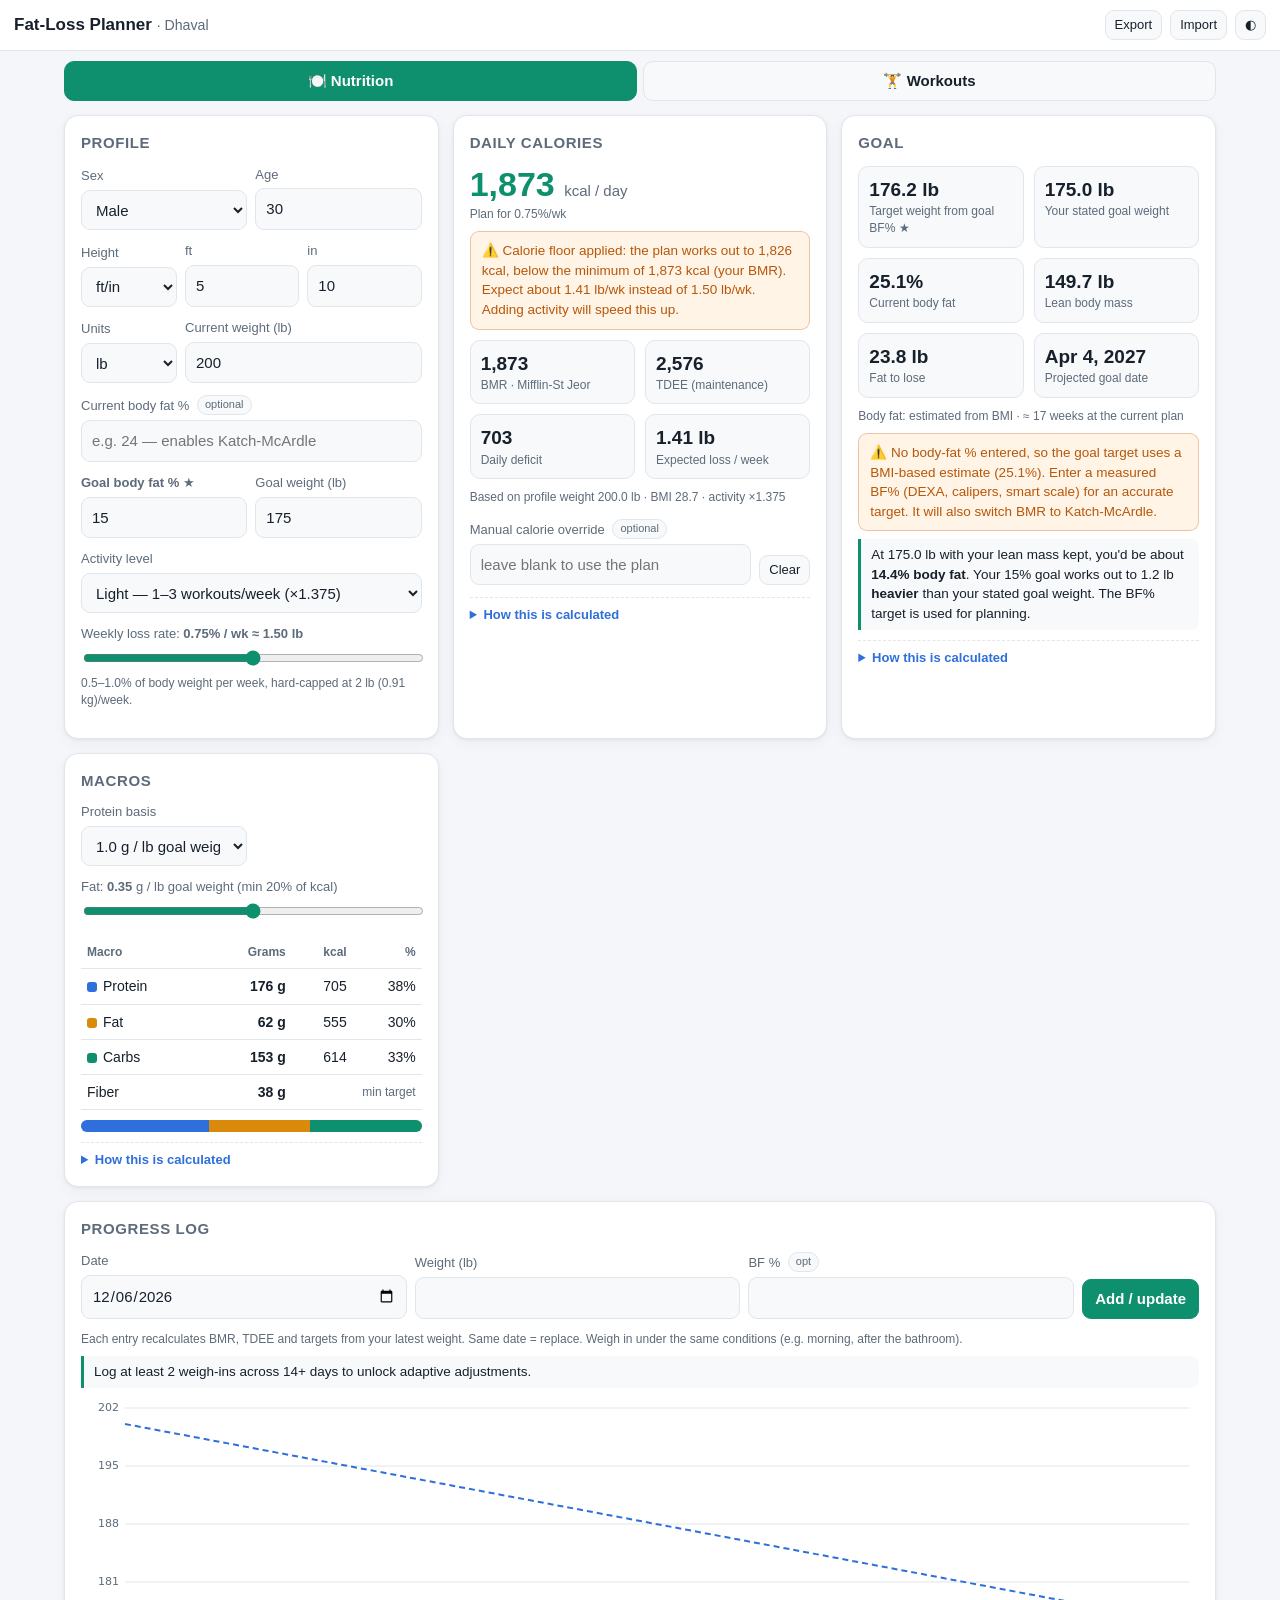
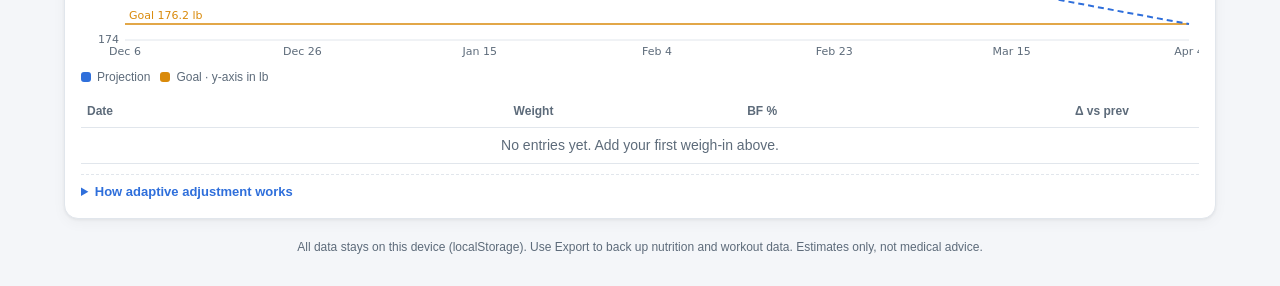
==== index.html @ 30924b1e "Publish Fat-Loss Planner as a public single-page app" ====
<!DOCTYPE html>
<html lang="en">
<head>
<meta charset="utf-8">
<meta name="viewport" content="width=device-width,initial-scale=1,viewport-fit=cover">
<meta http-equiv="Content-Security-Policy" content="default-src 'none'; script-src 'unsafe-inline'; style-src 'unsafe-inline'; img-src data: blob:; connect-src 'none'; form-action 'none'">
<meta name="theme-color" content="#0f1720">
<title>Fat-Loss Planner — Dhaval</title>
<style>
:root{--bg:#f4f6f9;--card:#fff;--fg:#17202b;--muted:#5d6b7a;--line:#e1e6ec;--acc:#0e8f6e;--acc2:#2f6fdb;--warn:#b7570b;--warnbg:#fff4e6;--bad:#c62f3a;--p:#2f6fdb;--f:#d98a0b;--c:#0e8f6e;--in:#f7f9fb;--shadow:0 1px 3px rgba(0,0,0,.06),0 4px 14px rgba(0,0,0,.04)}
[data-theme=dark]{--bg:#0d131a;--card:#16202b;--fg:#e6edf3;--muted:#93a1b0;--line:#26333f;--acc:#2fc497;--acc2:#6b9cff;--warn:#f0a24b;--warnbg:#2c2113;--bad:#ff6b76;--p:#6b9cff;--f:#f0b44b;--c:#2fc497;--in:#0f1821;--shadow:none}
*{box-sizing:border-box}
html,body{margin:0;background:var(--bg);color:var(--fg);font:15px/1.45 -apple-system,BlinkMacSystemFont,"Segoe UI",Roboto,Helvetica,Arial,sans-serif;-webkit-text-size-adjust:100%}
header{position:sticky;top:0;z-index:5;display:flex;align-items:center;gap:8px;padding:10px 14px;background:var(--card);border-bottom:1px solid var(--line)}
header h1{font-size:17px;margin:0;flex:1}
header h1 small{color:var(--muted);font-weight:500}
main{max-width:1180px;margin:0 auto;padding:14px;display:grid;gap:14px;grid-template-columns:repeat(auto-fit,minmax(320px,1fr))}
.card{background:var(--card);border:1px solid var(--line);border-radius:14px;padding:16px;box-shadow:var(--shadow);min-width:0}
.card.wide{grid-column:1/-1}
.card h2{font-size:15px;margin:0 0 12px;text-transform:uppercase;letter-spacing:.04em;color:var(--muted)}
label{display:block;font-size:13px;color:var(--muted);margin-bottom:4px}
.f{margin-bottom:12px}
.row{display:flex;gap:8px;align-items:flex-end}
.row>*{flex:1;min-width:0}
input,select,button{font:inherit;color:var(--fg)}
input[type=number],input[type=date],select{width:100%;padding:9px 10px;border:1px solid var(--line);border-radius:9px;background:var(--in);min-height:40px}
input[type=range]{width:100%;accent-color:var(--acc)}
input:focus,select:focus{outline:2px solid var(--acc2);outline-offset:0}
button{border:1px solid var(--line);background:var(--in);border-radius:9px;padding:8px 12px;cursor:pointer;min-height:38px}
button.pri{background:var(--acc);border-color:var(--acc);color:#fff;font-weight:600}
button.sm{min-height:30px;padding:4px 9px;font-size:13px}
.hint{font-size:12px;color:var(--muted);margin-top:3px}
.key{font-weight:700}
.big{font-size:34px;font-weight:750;line-height:1.1;color:var(--acc)}
.big small{font-size:15px;color:var(--muted);font-weight:500}
.stats{display:grid;grid-template-columns:repeat(auto-fit,minmax(130px,1fr));gap:10px;margin:10px 0}
.stat{background:var(--in);border:1px solid var(--line);border-radius:10px;padding:9px 10px}
.stat .v{font-size:19px;font-weight:700}
.stat .l{font-size:12px;color:var(--muted)}
.warn{background:var(--warnbg);color:var(--warn);border-radius:9px;padding:9px 11px;font-size:13.5px;margin:8px 0;border:1px solid color-mix(in srgb,var(--warn) 30%,transparent)}
.ok{border-left:3px solid var(--acc);padding:6px 10px;font-size:13.5px;margin:8px 0;background:var(--in);border-radius:0 8px 8px 0}
details{margin-top:10px;font-size:13px;color:var(--muted);border-top:1px dashed var(--line);padding-top:8px}
details summary{cursor:pointer;color:var(--acc2);font-weight:600}
details p{margin:6px 0}
code{font-size:12px;background:var(--in);padding:1px 4px;border-radius:4px}
table{width:100%;border-collapse:collapse;font-size:14px}
th,td{padding:7px 6px;border-bottom:1px solid var(--line);text-align:right}
th:first-child,td:first-child{text-align:left}
th{font-size:12px;color:var(--muted);font-weight:600}
.bar{display:flex;height:12px;border-radius:6px;overflow:hidden;margin:10px 0 4px;background:var(--line)}
.bar i{display:block;height:100%}
.dot{display:inline-block;width:10px;height:10px;border-radius:3px;margin-right:6px;vertical-align:-1px}
.tablewrap{max-height:280px;overflow:auto;margin-top:10px}
canvas{width:100%;height:270px;display:block}
.pill{display:inline-block;font-size:11px;padding:1px 7px;border-radius:99px;background:var(--in);border:1px solid var(--line);color:var(--muted);margin-left:4px;vertical-align:2px}
.hide{display:none!important}
.cmp{display:grid;grid-template-columns:1fr 1fr;gap:10px}
footer{text-align:center;color:var(--muted);font-size:12px;padding:6px 14px 30px}
@media (max-width:420px){.big{font-size:30px}main{padding:10px;gap:10px}.card{padding:13px}}
.tabs{display:flex;gap:6px;max-width:1180px;margin:10px auto 0;padding:0 14px}
.tabs button,.subtabs button{flex:1;font-weight:600;border-radius:10px}
.tabs button.on,.subtabs button.on{background:var(--acc);border-color:var(--acc);color:#fff}
.subtabs{display:flex;gap:6px;grid-column:1/-1}
.subtabs button{min-height:34px;font-size:14px}
.muted{color:var(--muted);font-size:13px}
.chip{display:inline-flex;align-items:center;gap:4px;font-size:12px;padding:3px 8px;border-radius:99px;background:var(--in);border:1px solid var(--line);margin:2px 3px 2px 0}
.chip.done{border-color:var(--acc);color:var(--acc)}
.chip button{border:0;background:none;min-height:0;padding:0 2px;color:var(--muted);font-size:13px}
.wrow{display:grid;grid-template-columns:86px 1fr;gap:8px;align-items:start;padding:8px 0;border-bottom:1px solid var(--line)}
.wrow.today .wd{color:var(--acc);font-weight:700}
.wd{font-size:13px;cursor:pointer;text-decoration:underline dotted}
.wrow select{min-height:30px;padding:3px 6px;font-size:13px;width:auto;max-width:100%;margin-top:3px}
.rblock{border:1px solid var(--line);border-radius:12px;padding:10px;margin:10px 0;background:var(--in)}
.rhead{display:flex;flex-wrap:wrap;gap:6px;align-items:center;margin-bottom:6px}
.rhead b{font-size:15px;margin-right:auto}
.ex{padding:7px 0;border-top:1px dashed var(--line)}
.exn{font-size:14px;font-weight:600}
.exn .muted{font-weight:400}
.up{color:var(--acc);font-weight:600}
.sets{display:flex;flex-wrap:wrap;gap:6px;margin-top:5px}
.set{display:inline-flex;align-items:center;gap:3px;padding:4px 6px;border:1px solid var(--line);border-radius:8px;background:var(--card);font-size:12px;color:var(--fg);margin:0}
.set.done{border-color:var(--acc);background:color-mix(in srgb,var(--acc) 12%,var(--card))}
.set input[type=checkbox]{width:20px;height:20px;accent-color:var(--acc);margin:0}
.set input[type=number]{width:58px;min-height:30px;padding:3px 5px;font-size:13px}
.set input.r{width:44px}
.rgrid{display:grid;gap:10px;grid-template-columns:repeat(auto-fill,minmax(270px,1fr));margin-top:10px}
.rc{border:1px solid var(--line);border-radius:12px;padding:11px;background:var(--in);display:flex;flex-direction:column;gap:5px}
.rc.sel{border-color:var(--acc)}
.rc b{font-size:15px}
.rc details{margin-top:2px;padding-top:4px}
.rc table{font-size:12.5px}
.badge{display:inline-block;font-size:11px;padding:1px 7px;border-radius:99px;border:1px solid var(--line);color:var(--muted);margin:0 3px 2px 0;background:var(--card)}
.badge.c{color:var(--acc2);border-color:color-mix(in srgb,var(--acc2) 40%,transparent)}
.star{display:flex;align-items:center;gap:6px;font-size:13px;color:var(--fg);margin:0}
.star input{width:18px;height:18px;accent-color:var(--acc)}
.filters{display:grid;gap:8px;grid-template-columns:repeat(auto-fit,minmax(130px,1fr))}
.filters input[type=search]{width:100%;padding:9px 10px;border:1px solid var(--line);border-radius:9px;background:var(--in);min-height:40px;grid-column:1/-1}
.coach{list-style:none;padding:0;margin:0}
.coach li{padding:9px 10px;border-radius:9px;margin-bottom:7px;font-size:13.5px;background:var(--in);border-left:3px solid var(--acc2)}
.coach li.warn{border-left-color:var(--warn);background:var(--warnbg)}
.coach li.ok{border-left-color:var(--acc)}
.coach li b{display:block;margin-bottom:2px}
.cex{display:grid;grid-template-columns:2fr 1fr 1fr 52px 64px 60px 30px;gap:4px;margin-bottom:4px;align-items:center}
.cex input,.cex select{min-height:34px;padding:4px 6px;font-size:13px;width:100%;border:1px solid var(--line);border-radius:7px;background:var(--in)}
@media (max-width:560px){.cex{grid-template-columns:1fr 1fr 1fr;}.cex .cn{grid-column:1/-1}}
canvas.sm{height:220px}
.mgrid{display:grid;gap:8px;grid-template-columns:repeat(auto-fit,minmax(90px,1fr));align-items:end}
</style>
</head>
<body>
<header>
  <h1>Fat-Loss Planner <small>· Dhaval</small></h1>
  <button id="exportBtn" class="sm" title="Download all data as JSON">Export</button>
  <button id="importBtn" class="sm" title="Load a JSON backup">Import</button>
  <input type="file" id="importFile" accept="application/json,.json" class="hide">
  <button id="themeBtn" class="sm" aria-label="Toggle dark/light mode">◐</button>
</header>

<nav class="tabs" id="tabs"><button data-tab="nutrition">🍽️ Nutrition</button><button data-tab="workouts">🏋️ Workouts</button></nav>
<main id="tab-nutrition">
<!-- PROFILE -->
<section class="card">
  <h2>Profile</h2>
  <div class="row f">
    <div><label for="sex">Sex</label><select id="sex"><option value="male">Male</option><option value="female">Female</option></select></div>
    <div><label for="age">Age</label><input id="age" type="number" inputmode="numeric" min="14" max="100"></div>
  </div>
  <div class="f">
    <div class="row">
      <div style="flex:0 0 96px"><label for="hUnit">Height</label><select id="hUnit"><option value="ftin">ft/in</option><option value="cm">cm</option></select></div>
      <div id="hFtBox"><label for="hFt">ft</label><input id="hFt" type="number" inputmode="numeric" min="3" max="8"></div>
      <div id="hInBox"><label for="hIn">in</label><input id="hIn" type="number" inputmode="decimal" min="0" max="11.9" step="0.5"></div>
      <div id="hCmBox" class="hide"><label for="hCm">cm</label><input id="hCm" type="number" inputmode="decimal" min="100" max="250" step="0.5"></div>
    </div>
  </div>
  <div class="row f">
    <div style="flex:0 0 96px"><label for="wUnit">Units</label><select id="wUnit"><option value="lb">lb</option><option value="kg">kg</option></select></div>
    <div><label for="weight">Current weight (<span class="wu">lb</span>)</label><input id="weight" type="number" inputmode="decimal" step="0.1"></div>
  </div>
  <div class="f">
    <label for="bf">Current body fat % <span class="pill">optional</span></label>
    <input id="bf" type="number" inputmode="decimal" min="3" max="60" step="0.1" placeholder="e.g. 24 — enables Katch-McArdle">
  </div>
  <div class="row f">
    <div><label for="goalBf"><span class="key">Goal body fat %</span> ★</label><input id="goalBf" type="number" inputmode="decimal" min="3" max="50" step="0.5"></div>
    <div><label for="goalWeight">Goal weight (<span class="wu">lb</span>)</label><input id="goalWeight" type="number" inputmode="decimal" step="0.1"></div>
  </div>
  <div class="f">
    <label for="act">Activity level</label>
    <select id="act">
      <option value="1.2">Sedentary — desk job, little exercise (×1.2)</option>
      <option value="1.375">Light — 1–3 workouts/week (×1.375)</option>
      <option value="1.55">Moderate — 3–5 workouts/week (×1.55)</option>
      <option value="1.725">Very active — 6–7 workouts/week (×1.725)</option>
      <option value="1.9">Extreme — physical job + training (×1.9)</option>
    </select>
  </div>
  <div class="f">
    <label for="rate">Weekly loss rate: <b id="rateLbl"></b></label>
    <input id="rate" type="range" min="0.5" max="1" step="0.05">
    <div class="hint">0.5–1.0% of body weight per week, hard-capped at 2 lb (0.91 kg)/week.</div>
  </div>
</section>

<!-- ENERGY -->
<section class="card">
  <h2>Daily calories</h2>
  <div class="big" id="kcalBig">—</div>
  <div class="hint" id="kcalSub"></div>
  <div id="kcalWarn"></div>
  <div class="stats">
    <div class="stat"><div class="v" id="bmrV">—</div><div class="l">BMR · <span id="bmrM"></span></div></div>
    <div class="stat"><div class="v" id="tdeeV">—</div><div class="l">TDEE (maintenance)</div></div>
    <div class="stat"><div class="v" id="defV">—</div><div class="l">Daily deficit</div></div>
    <div class="stat"><div class="v" id="rateV">—</div><div class="l">Expected loss / week</div></div>
  </div>
  <div class="hint" id="basisNote"></div>
  <div class="f" style="margin-top:12px">
    <label for="override">Manual calorie override <span class="pill">optional</span></label>
    <div class="row"><input id="override" type="number" inputmode="numeric" step="10" placeholder="leave blank to use the plan"><button id="clearOverride" class="sm" style="flex:0 0 auto">Clear</button></div>
  </div>
  <details><summary>How this is calculated</summary>
    <p><b>Katch-McArdle</b> (used when body fat % is known): <code>BMR = 370 + 21.6 × LBM(kg)</code>, where <code>LBM = weight × (1 − BF%)</code>. It's more accurate for people with more or less muscle than average.</p>
    <p><b>Mifflin-St Jeor</b> (when body fat is unknown): <code>10×kg + 6.25×cm − 5×age + 5</code> (men) or <code>− 161</code> (women).</p>
    <p><b>TDEE</b> = BMR × activity multiplier. <b>Deficit</b> = weekly loss (lb) × 3,500 kcal ÷ 7.</p>
    <p><b>Floor</b>: calories never go below 1,500 (men) / 1,200 (women), or your BMR if that's higher. If the floor applies, you'll lose more slowly than the slider says, and the app shows the real rate.</p>
  </details>
</section>

<!-- GOAL -->
<section class="card">
  <h2>Goal</h2>
  <div class="cmp">
    <div class="stat"><div class="v" id="bfTargetV">—</div><div class="l">Target weight from goal BF% ★</div></div>
    <div class="stat"><div class="v" id="statedV">—</div><div class="l">Your stated goal weight</div></div>
  </div>
  <div class="stats">
    <div class="stat"><div class="v" id="curBfV">—</div><div class="l">Current body fat</div></div>
    <div class="stat"><div class="v" id="lbmV">—</div><div class="l">Lean body mass</div></div>
    <div class="stat"><div class="v" id="fatLoseV">—</div><div class="l">Fat to lose</div></div>
    <div class="stat"><div class="v" id="etaV">—</div><div class="l">Projected goal date</div></div>
  </div>
  <div id="goalNotes"></div>
  <details><summary>How this is calculated</summary>
    <p>Assuming lean mass is preserved (with high protein + resistance training), <code>target weight = LBM ÷ (1 − goal BF%)</code>. Everything you lose to get there is counted as fat: <code>fat to lose = current weight − target weight</code>.</p>
    <p>If you haven't entered body fat %, it's <i>estimated</i> from BMI with the Deurenberg formula (<code>1.2×BMI + 0.23×age − 10.8×(male) − 5.4</code>) for the goal only. That estimate can be off by ±5 points, so measuring helps.</p>
    <p><b>Timeline</b>: simulated week by week at your chosen % of the current weight, which shrinks as you get lighter, capped at 2 lb/week. If the calorie floor or an override is active, it uses the rate those calories imply instead.</p>
  </details>
</section>

<!-- MACROS -->
<section class="card">
  <h2>Macros</h2>
  <div class="row f">
    <div><label for="protMode">Protein basis</label>
      <select id="protMode"><option value="goal">1.0 g / lb goal weight</option><option value="lbm">g / lb lean body mass</option></select></div>
    <div id="protLbmBox"><label for="protLbm">g per lb LBM: <b id="protLbmLbl"></b></label><input id="protLbm" type="range" min="1" max="1.2" step="0.05"></div>
  </div>
  <div class="f"><label for="fatPerLb">Fat: <b id="fatLbl"></b> g / lb goal weight (min 20% of kcal)</label><input id="fatPerLb" type="range" min="0.3" max="0.4" step="0.01"></div>
  <table>
    <thead><tr><th>Macro</th><th>Grams</th><th>kcal</th><th>%</th></tr></thead>
    <tbody id="macroBody"></tbody>
  </table>
  <div class="bar" id="macroBar"></div>
  <div id="macroWarn"></div>
  <details><summary>How this is calculated</summary>
    <p><b>Protein</b>: 1.0 g per lb of goal weight (the target weight from your goal BF%, if available), or 1.0–1.2 g per lb of lean mass. It helps keep muscle during a deficit. 4 kcal/g.</p>
    <p><b>Fat</b>: 0.3–0.4 g per lb of goal weight, raised if needed so it's at least 20% of calories (to support hormones). 9 kcal/g.</p>
    <p><b>Carbs</b>: whatever calories remain, at 4 kcal/g. <b>Fiber</b>: 14 g per 1,000 kcal, at least 38 g (men) / 25 g (women).</p>
  </details>
</section>

<!-- PROGRESS -->
<section class="card wide">
  <h2>Progress log</h2>
  <div class="row f" style="flex-wrap:wrap">
    <div style="min-width:140px"><label for="logDate">Date</label><input id="logDate" type="date"></div>
    <div style="min-width:100px"><label for="logW">Weight (<span class="wu">lb</span>)</label><input id="logW" type="number" inputmode="decimal" step="0.1"></div>
    <div style="min-width:90px"><label for="logBf">BF % <span class="pill">opt</span></label><input id="logBf" type="number" inputmode="decimal" step="0.1"></div>
    <div style="flex:0 0 auto"><button id="addLog" class="pri">Add / update</button></div>
  </div>
  <div class="hint">Each entry recalculates BMR, TDEE and targets from your latest weight. Same date = replace. Weigh in under the same conditions (e.g. morning, after the bathroom).</div>
  <div id="adaptive"></div>
  <canvas id="chart" aria-label="Weight chart"></canvas>
  <div class="hint" id="legend"></div>
  <div class="tablewrap">
    <table><thead><tr><th>Date</th><th>Weight</th><th>BF %</th><th>Δ vs prev</th><th></th></tr></thead><tbody id="logBody"></tbody></table>
  </div>
  <details><summary>How adaptive adjustment works</summary>
    <p>Once your log covers at least 14 days, the app fits a straight trend line (least squares) through the last 4 weeks of weigh-ins, which smooths out day-to-day water swings. If the actual weekly loss is under 75% of what your calorie target should produce, it estimates your <i>real</i> maintenance as <code>intake + actual loss × 3,500 ÷ 7</code> and suggests a new target that keeps the deficit you chose (never below the floor). This assumes you actually ate the target. If you didn't, tighten your tracking before you cut calories.</p>
  </details>
</section>
</main>
<main id="tab-workouts" class="hide">
  <div class="subtabs" id="wsub"><button data-sub="plan">📅 Plan</button><button data-sub="library">📚 Routines</button><button data-sub="progress">📈 Progress</button></div>

  <section class="card wide sub-plan" id="dayCard">
    <div class="rhead"><h2 id="dayTitle" style="margin:0;margin-right:auto">Today's plan</h2><button class="sm hide" id="dayToday">Back to today</button></div>
    <div id="dayBody"></div>
    <div class="row" style="margin-top:6px"><select id="dayAdd" aria-label="Add a routine to this date"></select></div>
  </section>

  <section class="card sub-plan">
    <h2>Recommendations</h2>
    <ul class="coach" id="coach"></ul>
    <details><summary>How recommendations work</summary>
      <p>These are fixed rules, not AI. They use your nutrition data (calorie deficit, goal BF%, loss trend, calorie floor) and your workout log: strength days planned, sets completed last time, consecutive training weeks, muscle groups hit in the last 7 days, and consecutive hard days.</p>
    </details>
  </section>

  <section class="card sub-plan">
    <div class="rhead"><h2 style="margin:0;margin-right:auto">Week planner</h2>
      <button class="sm" id="wkPrev" aria-label="Previous week">‹</button><span class="muted" id="wkLbl"></span><button class="sm" id="wkNext" aria-label="Next week">›</button></div>
    <label class="star" style="margin:6px 0"><input type="checkbox" id="wkRepeat" checked> New assignments repeat weekly (↻). Untick for this date only.</label>
    <div id="week"></div>
    <div class="hint">Tap a date to open it in the day view. Pick routines in the Routines tab first.</div>
  </section>

  <section class="card wide sub-library">
    <h2>My Routines</h2>
    <div id="myR"></div>
  </section>

  <section class="card wide sub-library">
    <h2>Routine library</h2>
    <div class="filters">
      <input type="search" id="fQ" placeholder="Search routines or exercises…">
      <select id="fCat"></select><select id="fEq"></select><select id="fLv"></select><select id="fGoal"></select>
    </div>
    <div class="hint" id="fCount"></div>
    <div class="rgrid" id="lib"></div>
    <details><summary>How minutes and kcal are estimated</summary>
      <p><b>Minutes</b> = 5-minute warm-up + Σ sets × (≈40 s of work, or the timed duration, + rest). Cardio blocks use their stated duration.</p>
      <p><b>kcal</b> = MET × body weight (kg) × hours, using your latest weight from the planner. MET values are typical Compendium of Physical Activities figures; actual burn varies ±20–30%. Don't eat it back one-for-one.</p>
    </details>
  </section>

  <section class="card wide sub-library" id="customCard">
    <h2 id="cTitle">Create a custom routine</h2>
    <div class="filters">
      <div style="grid-column:1/-1"><label for="cName">Name</label><input id="cName" type="search" placeholder="e.g. Dhaval's Push Day"></div>
      <div><label for="cCat">Category</label><select id="cCat"></select></div>
      <div><label for="cEquip">Equipment</label><select id="cEquip"></select></div>
      <div><label for="cLevel">Level</label><select id="cLevel"></select></div>
      <div><label for="cGoal">Goal</label><select id="cGoal"></select></div>
      <div><label for="cMet">MET</label><input id="cMet" type="number" step="0.1" min="1" max="16" value="5"></div>
    </div>
    <div class="hint" style="margin:10px 0 4px">Exercises: name · muscle group · type · sets · reps (or "45s"/"30 min") · rest (s)</div>
    <div id="cEx"></div>
    <div class="row" style="margin-top:8px"><button class="sm" id="cAdd">+ Exercise</button><button class="sm" id="cReset">Clear</button><button class="pri" id="cSave">Save routine</button></div>
  </section>

  <section class="card wide sub-progress">
    <h2>Workout stats</h2>
    <div class="stats" id="wStats"></div>
    <h2 style="margin-top:14px">Weekly volume (sets × reps × weight)</h2>
    <canvas id="volChart" class="sm"></canvas>
  </section>

  <section class="card wide sub-progress">
    <h2>Strength PRs &amp; estimated 1RM</h2>
    <select id="exSel" aria-label="Exercise"></select>
    <div class="stats" id="exStats"></div>
    <canvas id="exChart" class="sm"></canvas>
    <div class="hint" id="exLegend"></div>
    <div class="tablewrap"><table><thead><tr><th>Exercise</th><th>Best set</th><th>Est. 1RM</th><th>Date</th></tr></thead><tbody id="prBody"></tbody></table></div>
    <details><summary>Epley formula</summary><p><code>1RM ≈ weight × (1 + reps ÷ 30)</code>. It's most accurate for sets of 10 reps or fewer. Only completed (checked) sets are counted.</p></details>
  </section>

  <section class="card wide sub-progress">
    <h2>Body measurements</h2>
    <div class="mgrid">
      <div><label for="mDate">Date</label><input id="mDate" type="date"></div>
      <div><label for="mWaist">Waist</label><input id="mWaist" type="number" step="0.1" inputmode="decimal"></div>
      <div><label for="mChest">Chest</label><input id="mChest" type="number" step="0.1" inputmode="decimal"></div>
      <div><label for="mHips">Hips</label><input id="mHips" type="number" step="0.1" inputmode="decimal"></div>
      <div><label for="mArms">Arms</label><input id="mArms" type="number" step="0.1" inputmode="decimal"></div>
      <div><label for="mThighs">Thighs</label><input id="mThighs" type="number" step="0.1" inputmode="decimal"></div>
      <div><button class="pri" id="mAdd" style="width:100%">Add</button></div>
    </div>
    <div class="hint">Units: <span class="lu">in</span> (follows the lb/kg setting). Weight is pulled from the Nutrition log (closest entry within 3 days).</div>
    <canvas id="mChart" class="sm" style="margin-top:10px"></canvas>
    <div class="hint" id="mLegend"></div>
    <div class="tablewrap"><table><thead><tr><th>Date</th><th>Waist</th><th>Chest</th><th>Hips</th><th>Arms</th><th>Thighs</th><th>Weight</th><th>Waist/ht</th><th></th></tr></thead><tbody id="mBody"></tbody></table></div>
  </section>
</main>

<footer>All data stays on this device (localStorage). Use Export to back up nutrition and workout data. Estimates only, not medical advice.</footer>

<script>
(function(){
'use strict';
var LB=2.2046226, KEY='fatLossPlanner.v1', DAY=864e5;
var DEF={profile:{sex:'male',age:30,heightCm:177.8,weightLb:200,bf:'',goalWeightLb:175,goalBf:15,act:1.375,ratePct:0.75,wUnit:'lb',hUnit:'ftin',protMode:'goal',protLbm:1.1,fatPerLb:0.35},logs:[],override:null,theme:null};
function $(id){return document.getElementById(id);}
function clone(o){return JSON.parse(JSON.stringify(o));}
function normalize(s){
  var d=clone(DEF); if(!s||typeof s!=='object')return d;
  var p=Object.assign(d.profile,s.profile||{});
  var logs=Array.isArray(s.logs)?s.logs.filter(function(l){return l&&/^\d{4}-\d{2}-\d{2}$/.test(l.date)&&isFinite(l.wLb)&&l.wLb>0;}).map(function(l){return {date:l.date,wLb:+l.wLb,bf:(l.bf===null||l.bf===''||l.bf===undefined||!isFinite(l.bf))?null:+l.bf};}):[];
  return {profile:p,logs:logs,override:(s.override&&isFinite(s.override))?+s.override:null,theme:s.theme||null};
}
function load(){try{return normalize(JSON.parse(localStorage.getItem(KEY)));}catch(e){return clone(DEF);}}
var S=load();
function save(){try{localStorage.setItem(KEY,JSON.stringify(S));}catch(e){}}

// ---- units / format
function kgMode(){return S.profile.wUnit==='kg';}
function fromLb(lb){return kgMode()?lb/LB:lb;}
function toLb(v){return kgMode()?v*LB:v;}
function r1(x){return Math.round(x*10)/10;}
function fmtW(lb,dp){if(lb==null||!isFinite(lb))return '—';return fromLb(lb).toFixed(dp==null?1:dp)+' '+S.profile.wUnit;}
function fmtK(k){return isFinite(k)?Math.round(k).toLocaleString():'—';}
function today(){var d=new Date();return d.getFullYear()+'-'+String(d.getMonth()+1).padStart(2,'0')+'-'+String(d.getDate()).padStart(2,'0');}
function tOf(ds){return new Date(ds+'T12:00:00').getTime();}
function fmtDate(t,short){return new Date(t).toLocaleDateString(undefined,short?{month:'short',day:'numeric'}:{month:'short',day:'numeric',year:'numeric'});}
function num(id){var v=$(id).value;return v===''?NaN:parseFloat(v);}
function sortedLogs(){return S.logs.slice().sort(function(a,b){return a.date<b.date?-1:a.date>b.date?1:0;});}

// ---- theme
function applyTheme(){
  var t=S.theme||(window.matchMedia&&matchMedia('(prefers-color-scheme: dark)').matches?'dark':'light');
  document.documentElement.setAttribute('data-theme',t);
  var m=document.querySelector('meta[name=theme-color]');if(m)m.content=t==='dark'?'#16202b':'#ffffff';
}
$('themeBtn').onclick=function(){S.theme=document.documentElement.getAttribute('data-theme')==='dark'?'light':'dark';save();applyTheme();render();};

// ---- inputs
function renderInputs(){
  var p=S.profile;
  $('sex').value=p.sex;$('age').value=p.age;$('hUnit').value=p.hUnit;
  var tin=p.heightCm/2.54,ft=Math.floor(tin/12),inch=r1(tin-ft*12);if(inch>=12){ft++;inch=0;}
  $('hFt').value=ft;$('hIn').value=inch;$('hCm').value=r1(p.heightCm);
  $('hFtBox').classList.toggle('hide',p.hUnit!=='ftin');$('hInBox').classList.toggle('hide',p.hUnit!=='ftin');$('hCmBox').classList.toggle('hide',p.hUnit==='ftin');
  $('wUnit').value=p.wUnit;
  $('weight').value=isFinite(p.weightLb)?r1(fromLb(p.weightLb)):'';
  $('goalWeight').value=isFinite(p.goalWeightLb)&&p.goalWeightLb>0?r1(fromLb(p.goalWeightLb)):'';
  $('bf').value=p.bf===''||p.bf==null?'':p.bf;
  $('goalBf').value=p.goalBf===''||p.goalBf==null?'':p.goalBf;
  $('act').value=String(p.act);$('rate').value=p.ratePct;
  $('protMode').value=p.protMode;$('protLbm').value=p.protLbm;$('fatPerLb').value=p.fatPerLb;
  $('override').value=S.override||'';
  document.querySelectorAll('.wu').forEach(function(e){e.textContent=p.wUnit;});
}
function readInputs(){
  var p=S.profile;
  p.sex=$('sex').value;
  var a=num('age');if(isFinite(a))p.age=a;
  if(p.hUnit==='ftin'){var ft=num('hFt'),inch=num('hIn');if(isFinite(ft))p.heightCm=(ft*12+(isFinite(inch)?inch:0))*2.54;}
  else{var cm=num('hCm');if(isFinite(cm))p.heightCm=cm;}
  var w=num('weight');if(isFinite(w)&&w>0)p.weightLb=toLb(w);
  var gw=num('goalWeight');p.goalWeightLb=isFinite(gw)&&gw>0?toLb(gw):NaN;
  var bf=num('bf');p.bf=isFinite(bf)&&bf>0&&bf<70?bf:'';
  var gb=num('goalBf');p.goalBf=isFinite(gb)&&gb>0&&gb<60?gb:'';
  p.act=parseFloat($('act').value);p.ratePct=parseFloat($('rate').value);
  p.protMode=$('protMode').value;p.protLbm=parseFloat($('protLbm').value);p.fatPerLb=parseFloat($('fatPerLb').value);
  var o=num('override');S.override=isFinite(o)&&o>=800?o:null;
}
['sex','age','hFt','hIn','hCm','weight','goalWeight','bf','goalBf','act','rate','protMode','protLbm','fatPerLb','override'].forEach(function(id){
  $(id).addEventListener('input',function(){readInputs();save();render();});
});
$('hUnit').addEventListener('change',function(){readInputs();S.profile.hUnit=this.value;save();renderInputs();render();});
$('wUnit').addEventListener('change',function(){readInputs();S.profile.wUnit=this.value;save();renderInputs();render();});
$('clearOverride').onclick=function(){S.override=null;save();renderInputs();render();};

// ---- core model
function weeklyLossLb(wLb,pct){return Math.min(wLb*pct/100,2);}
function trend(logs){
  if(logs.length<2)return null;
  var tl=tOf(logs[logs.length-1].date);
  var win=logs.filter(function(l){return tOf(l.date)>=tl-28*DAY;});
  if((tl-tOf(win[0].date))/DAY<14)win=logs; // widen if last 4 wks too short
  var span=(tl-tOf(win[0].date))/DAY;
  if(win.length<2||span<1)return {span:span,n:win.length};
  var n=win.length,sx=0,sy=0,sxx=0,sxy=0,t0=tOf(win[0].date);
  win.forEach(function(l){var x=(tOf(l.date)-t0)/DAY;sx+=x;sy+=l.wLb;sxx+=x*x;sxy+=x*l.wLb;});
  var den=n*sxx-sx*sx;if(den===0)return {span:span,n:n};
  var slope=(n*sxy-sx*sy)/den;
  return {span:span,n:n,lossPerWeek:-slope*7,from:win[0].date};
}
function compute(){
  var p=S.profile,logs=sortedLogs(),last=logs[logs.length-1];
  var wLb=last?last.wLb:p.weightLb,kg=wLb/LB,m={wLb:wLb,fromLog:!!last,notes:[]};
  // lean mass: latest real BF measurement; afterwards lean mass assumed constant
  var bfLog=null;for(var i=logs.length-1;i>=0;i--){if(logs[i].bf!=null){bfLog=logs[i];break;}}
  var lbm=null,bfSrc='';
  if(bfLog){lbm=bfLog.wLb*(1-bfLog.bf/100);bfSrc=bfLog===last?'from latest log':'measured '+fmtDate(tOf(bfLog.date),true)+', lean mass held constant';}
  else if(p.bf!==''){lbm=p.weightLb*(1-p.bf/100);bfSrc=last&&Math.abs(last.wLb-p.weightLb)>0.05?'profile BF%, lean mass held constant':'from profile';}
  m.measured=lbm!=null;
  var bmi=kg/Math.pow(p.heightCm/100,2);
  if(lbm==null){ // Deurenberg estimate, used for goal only
    var est=1.2*bmi+0.23*p.age-10.8*(p.sex==='male'?1:0)-5.4;est=Math.min(Math.max(est,5),60);
    lbm=wLb*(1-est/100);bfSrc='estimated from BMI';
  }
  m.lbm=lbm;m.curBf=(1-lbm/wLb)*100;m.bfSrc=bfSrc;m.bmi=bmi;
  m.bmr=m.measured?370+21.6*(lbm/LB):10*kg+6.25*p.heightCm-5*p.age+(p.sex==='male'?5:-161);
  m.bmrMethod=m.measured?'Katch-McArdle':'Mifflin-St Jeor';
  m.tdee=m.bmr*p.act;
  m.planRate=weeklyLossLb(wLb,p.ratePct);m.capped=wLb*p.ratePct/100>2;
  m.deficitPlan=m.planRate*3500/7;
  var raw=m.tdee-m.deficitPlan;
  m.sexFloor=p.sex==='male'?1500:1200;m.floor=Math.max(m.sexFloor,m.bmr);m.floorIsBmr=m.bmr>m.sexFloor;
  m.planKcal=Math.max(raw,m.floor);m.floored=raw<m.floor;
  m.kcal=S.override||m.planKcal;
  m.deficit=m.tdee-m.kcal;m.rate=m.deficit*7/3500;
  // goal
  m.goalBfTarget=p.goalBf!==''?lbm/(1-p.goalBf/100):null;
  m.stated=isFinite(p.goalWeightLb)&&p.goalWeightLb>0?p.goalWeightLb:null;
  m.target=m.goalBfTarget!=null?m.goalBfTarget:m.stated;
  m.toLose=m.target!=null?wLb-m.target:null;
  // timeline (simulate weekly)
  var constRate=(m.floored||S.override)?m.rate:null;
  m.weeks=null;
  if(m.toLose!=null&&m.toLose>0){
    var w=wLb,wk=0,path=[[0,w]];
    while(w>m.target&&wk<520){var d=constRate!=null?constRate:weeklyLossLb(w,p.ratePct);if(d<=0.01){wk=Infinity;break;}w=Math.max(w-d,m.target);wk++;path.push([wk,w]);}
    m.weeks=wk;m.path=path;
  }else if(m.toLose!=null)m.weeks=0;
  // protein / macros
  var protBase=m.target||wLb;
  if(p.protMode==='lbm')m.prot=lbm*p.protLbm;else m.prot=protBase*1.0;
  m.fatMinPct=0.2*m.kcal/9;m.fatPerLbG=(m.target||wLb)*p.fatPerLb;
  m.fat=Math.max(m.fatPerLbG,m.fatMinPct);m.fatRaised=m.fatMinPct>m.fatPerLbG;
  var rem=m.kcal-m.prot*4-m.fat*9;m.carb=Math.max(0,rem/4);m.carbNeg=rem<0;
  m.fiber=Math.max(14*m.kcal/1000,p.sex==='male'?38:25);
  // adaptive
  m.trend=trend(logs);
  if(m.trend&&m.trend.lossPerWeek!=null&&m.trend.span>=14){
    var t=m.trend;t.expected=m.rate;
    t.trailing=m.rate>0.1&&t.lossPerWeek<0.75*m.rate;
    t.fast=t.lossPerWeek>Math.max(1.3*m.rate,0)&&t.lossPerWeek>Math.min(wLb*0.01,2)+0.2;
    t.impliedTdee=m.kcal+t.lossPerWeek*3500/7;
    var want=Math.min(m.planRate,Math.max(0,m.planRate));
    t.suggest=Math.max(Math.round((t.impliedTdee-want*3500/7)/10)*10,Math.ceil(m.floor/10)*10);
    t.suggestFloored=t.impliedTdee-want*3500/7<m.floor;
    if(t.lossPerWeek>0.05&&m.target!=null&&wLb>m.target)t.weeksAtTrend=(wLb-m.target)/t.lossPerWeek;
  }
  m.logs=logs;
  return m;
}

// ---- render
function warn(msg){return '<div class="warn">⚠️ '+msg+'</div>';}
function note(msg){return '<div class="ok">'+msg+'</div>';}
var M=null;
function render(){
  var p=S.profile,m=M=compute();
  $('rateLbl').textContent=p.ratePct.toFixed(2)+'% / wk ≈ '+fmtW(m.planRate,2)+(m.capped?' (capped)':'');
  $('protLbmLbl').textContent=p.protLbm.toFixed(2);$('fatLbl').textContent=p.fatPerLb.toFixed(2);
  $('protLbmBox').style.visibility=p.protMode==='lbm'?'visible':'hidden';
  // energy
  $('kcalBig').innerHTML=fmtK(m.kcal)+' <small>kcal / day</small>';
  $('kcalSub').textContent=S.override?'Manual override (plan would be '+fmtK(m.planKcal)+' kcal)':'Plan for '+p.ratePct.toFixed(2)+'%/wk';
  var kw='';
  if(m.floored&&!S.override)kw+=warn('Calorie floor applied: the plan works out to '+fmtK(m.tdee-m.deficitPlan)+' kcal, below the minimum of '+fmtK(m.floor)+' kcal ('+(m.floorIsBmr?'your BMR':(p.sex==='male'?'1,500 for men':'1,200 for women'))+'). Expect about '+fmtW(Math.max(m.rate,0),2)+'/wk instead of '+fmtW(m.planRate,2)+'/wk. Adding activity will speed this up.');
  if(S.override&&S.override<m.floor)kw+=warn('Your override is below the safe floor of '+fmtK(m.floor)+' kcal.');
  if(S.override&&m.rate<=0)kw+=warn('Your override is at or above maintenance, so no loss is expected.');
  if(m.capped)kw+='<div class="hint">Rate capped at 2 lb/week.</div>';
  $('kcalWarn').innerHTML=kw;
  $('bmrV').textContent=fmtK(m.bmr);$('bmrM').textContent=m.bmrMethod;
  $('tdeeV').textContent=fmtK(m.tdee);$('defV').textContent=fmtK(m.deficit);
  $('rateV').textContent=fmtW(Math.max(m.rate,0),2);
  $('basisNote').textContent='Based on '+(m.fromLog?'latest logged weight ':'profile weight ')+fmtW(m.wLb)+' · BMI '+m.bmi.toFixed(1)+' · activity ×'+p.act;
  // goal
  $('bfTargetV').textContent=m.goalBfTarget!=null?fmtW(m.goalBfTarget):'set goal BF%';
  $('statedV').textContent=m.stated!=null?fmtW(m.stated):'—';
  $('curBfV').textContent=m.curBf.toFixed(1)+'%';
  $('curBfV').title=m.bfSrc;
  $('lbmV').textContent=fmtW(m.lbm);
  $('fatLoseV').textContent=m.toLose==null?'—':m.toLose>0?fmtW(m.toLose):'0 — at goal 🎉';
  $('etaV').textContent=m.weeks==null?'—':m.weeks===Infinity?'not reached':m.weeks===0?'reached':fmtDate(Date.now()+m.weeks*7*DAY)+' ';
  var gn='<div class="hint">Body fat: '+m.bfSrc+(m.weeks&&isFinite(m.weeks)?' · ≈ '+m.weeks+' weeks at the current plan':'')+'</div>';
  if(!m.measured)gn+=warn('No body-fat % entered, so the goal target uses a BMI-based estimate ('+m.curBf.toFixed(1)+'%). Enter a measured BF% (DEXA, calipers, smart scale) for an accurate target. It will also switch BMR to Katch-McArdle.');
  if(m.goalBfTarget!=null&&m.stated!=null){
    var diff=m.stated-m.goalBfTarget;
    if(Math.abs(diff)>=1)gn+=note('At '+fmtW(m.stated)+' with your lean mass kept, you\'d be about <b>'+((1-m.lbm/m.stated)*100).toFixed(1)+'% body fat</b>. Your '+p.goalBf+'% goal works out to '+fmtW(Math.abs(diff))+(diff>0?' <b>lighter</b>':' <b>heavier</b>')+' than your stated goal weight. The BF% target is used for planning.');
    else gn+=note('Your stated goal weight matches your goal BF% target.');
  }
  if(p.goalBf!==''&&p.goalBf<(p.sex==='male'?8:15))gn+=warn('A goal of '+p.goalBf+'% is very lean for a '+p.sex+' and hard to keep up long-term.');
  if(m.target!=null&&m.target/LB/Math.pow(p.heightCm/100,2)<18.5)gn+=warn('The target weight is below a BMI of 18.5. Double-check your goal.');
  if(m.weeks===Infinity)gn+=warn('At the current calories, you won\'t reach the goal (deficit ≤ 0).');
  if(m.trend&&m.trend.weeksAtTrend)gn+='<div class="hint">At your actual trend ('+fmtW(m.trend.lossPerWeek,2)+'/wk): '+fmtDate(Date.now()+m.trend.weeksAtTrend*7*DAY)+'</div>';
  $('goalNotes').innerHTML=gn;
  // macros
  var rows=[['Protein',m.prot,4,'var(--p)'],['Fat',m.fat,9,'var(--f)'],['Carbs',m.carb,4,'var(--c)']],tot=m.kcal,h='',bar='';
  rows.forEach(function(r){var kc=r[1]*r[2],pc=tot>0?kc/tot*100:0;h+='<tr><td><span class="dot" style="background:'+r[3]+'"></span>'+r[0]+'</td><td><b>'+Math.round(r[1])+' g</b></td><td>'+fmtK(kc)+'</td><td>'+pc.toFixed(0)+'%</td></tr>';bar+='<i style="width:'+pc+'%;background:'+r[3]+'"></i>';});
  h+='<tr><td>Fiber</td><td><b>'+Math.round(m.fiber)+' g</b></td><td colspan="2" style="color:var(--muted);font-size:12px">min target</td></tr>';
  $('macroBody').innerHTML=h;$('macroBar').innerHTML=bar;
  var mw='';
  if(m.fatRaised)mw+='<div class="hint">Fat raised to 20% of calories (the minimum).</div>';
  if(m.carbNeg)mw+=warn('Protein + fat use up more than the calorie target, so carbs are set to 0. Lower the fat or protein setting, or raise calories.');
  $('macroWarn').innerHTML=mw;
  renderLog(m);renderAdaptive(m);drawChart(m);
}

function renderLog(m){
  var logs=m.logs,h='';
  for(var i=logs.length-1;i>=0;i--){
    var l=logs[i],d=i>0?l.wLb-logs[i-1].wLb:null;
    h+='<tr><td>'+fmtDate(tOf(l.date))+'</td><td>'+fmtW(l.wLb)+'</td><td>'+(l.bf!=null?l.bf.toFixed(1):'—')+'</td><td style="color:'+(d==null?'inherit':d<=0?'var(--acc)':'var(--bad)')+'">'+(d==null?'—':(d>0?'+':'')+fromLb(d).toFixed(1))+'</td><td><button class="sm" data-del="'+l.date+'" aria-label="Delete">✕</button></td></tr>';
  }
  $('logBody').innerHTML=h||'<tr><td colspan="5" style="text-align:center;color:var(--muted)">No entries yet. Add your first weigh-in above.</td></tr>';
}
$('logBody').addEventListener('click',function(e){var d=e.target.getAttribute('data-del');if(d&&confirm('Delete entry for '+d+'?')){S.logs=S.logs.filter(function(l){return l.date!==d;});save();render();}});
$('logDate').value=today();
$('addLog').onclick=function(){
  var d=$('logDate').value,w=num('logW'),bf=num('logBf');
  if(!/^\d{4}-\d{2}-\d{2}$/.test(d)){alert('Pick a date.');return;}
  if(!isFinite(w)||w<=0){alert('Enter a weight.');return;}
  var e={date:d,wLb:toLb(w),bf:isFinite(bf)&&bf>0&&bf<70?bf:null};
  S.logs=S.logs.filter(function(l){return l.date!==d;});S.logs.push(e);
  save();$('logW').value='';$('logBf').value='';render();
};

function renderAdaptive(m){
  var t=m.trend,h='';
  if(!t){h=note('Log at least 2 weigh-ins across 14+ days to unlock adaptive adjustments.');}
  else if(t.lossPerWeek==null||t.span<14){h=note('Trend needs 14+ days of data (have '+Math.round(t.span)+' days, '+t.n+' entries).');}
  else{
    h='<div class="stats"><div class="stat"><div class="v">'+fmtW(t.lossPerWeek,2)+'</div><div class="l">Actual trend / wk (since '+fmtDate(tOf(t.from),true)+')</div></div><div class="stat"><div class="v">'+fmtW(Math.max(t.expected,0),2)+'</div><div class="l">Expected / wk at '+fmtK(m.kcal)+' kcal</div></div><div class="stat"><div class="v">'+fmtK(t.impliedTdee)+'</div><div class="l">Implied real TDEE</div></div></div>';
    if(t.trailing){
      if(t.suggest<m.kcal-5)h+=warn('Your loss is behind the plan ('+fmtW(t.lossPerWeek,2)+' vs '+fmtW(t.expected,2)+'/wk over '+Math.round(t.span)+' days). Your trend points to a real maintenance of about '+fmtK(t.impliedTdee)+' kcal. <b>Suggested target: '+fmtK(t.suggest)+' kcal/day</b>'+(t.suggestFloored?' (held at the safe floor; add steps or cardio to close the rest of the gap)':'')+'. <button class="sm pri" id="applySug">Apply as override</button>');
      else h+=warn('Your loss is behind the plan, but calories are already at the safe floor. Add activity (steps, cardio) instead, and double-check your food tracking.');
    }else if(t.fast)h+=note('You\'re losing faster than planned ('+fmtW(t.lossPerWeek,2)+'/wk). Above about 1%/wk you risk losing muscle. Consider eating up to <b>'+fmtK(t.suggest)+' kcal</b>. <button class="sm" id="applySug">Apply</button>');
    else h+=note('✅ On track. The actual trend is consistent with the plan.');
  }
  $('adaptive').innerHTML=h;
  var b=$('applySug');if(b)b.onclick=function(){S.override=t.suggest;save();renderInputs();render();};
}

// ---- chart
function css(v){return getComputedStyle(document.documentElement).getPropertyValue(v).trim();}
function drawChart(m){
  var c=$('chart'),dpr=window.devicePixelRatio||1,W=c.clientWidth||600,H=c.clientHeight||270;
  c.width=Math.round(W*dpr);c.height=Math.round(H*dpr);
  var x=c.getContext('2d');x.setTransform(dpr,0,0,dpr,0,0);x.clearRect(0,0,W,H);
  var fg=css('--fg'),mu=css('--muted'),ln=css('--line'),acc=css('--acc'),acc2=css('--acc2'),fcol=css('--f');
  var logs=m.logs,p=S.profile,series=[],now=tOf(today());
  var pts=logs.map(function(l){return [tOf(l.date),l.wLb];});
  if(pts.length){
    var t0=pts[0][0],w=pts[0][1],plan=[[t0,w]],tl=Math.max(pts[pts.length-1][0],now),tt=t0;
    while(tt<tl){tt+=7*DAY;w=Math.max(w-weeklyLossLb(w,p.ratePct),m.target||0);plan.push([tt,w]);}
    series.push({pts:plan,color:mu,dash:[2,4],w:1.5,label:'Original plan'});
  }
  var startT=pts.length?pts[pts.length-1][0]:now;
  if(m.path&&m.path.length>1){var pr=m.path.slice(0,105).map(function(q){return [startT+q[0]*7*DAY,q[1]];});series.push({pts:pr,color:acc2,dash:[6,4],w:2,label:'Projection'});}
  else if(!pts.length)series.push({pts:[[now,m.wLb]],color:acc2,dots:true,label:'Current'});
  if(pts.length)series.push({pts:pts,color:acc,w:2.5,dots:true,label:'Weigh-ins'});
  var all=[];series.forEach(function(s){all=all.concat(s.pts);});
  var xmin=Math.min.apply(null,all.map(function(q){return q[0];})),xmax=Math.max.apply(null,all.map(function(q){return q[0];}));
  var ys=all.map(function(q){return q[1];});if(m.target)ys.push(m.target);
  var ymin=Math.min.apply(null,ys),ymax=Math.max.apply(null,ys);
  if(xmax-xmin<7*DAY){xmin-=3.5*DAY;xmax+=3.5*DAY;}
  var pad=Math.max((ymax-ymin)*0.08,1);ymin-=pad;ymax+=pad;
  var L=44,R=10,T=12,B=26,pw=W-L-R,ph=H-T-B;
  function X(t){return L+(t-xmin)/(xmax-xmin)*pw;}function Y(v){return T+(1-(v-ymin)/(ymax-ymin))*ph;}
  x.font='11px system-ui,sans-serif';x.lineWidth=1;x.strokeStyle=ln;x.fillStyle=mu;x.textAlign='right';x.textBaseline='middle';
  for(var i=0;i<=4;i++){var v=ymin+(ymax-ymin)*i/4,yy=Y(v);x.beginPath();x.moveTo(L,yy);x.lineTo(W-R,yy);x.stroke();x.fillText(fromLb(v).toFixed(0),L-6,yy);}
  x.textAlign='center';x.textBaseline='top';var nt=Math.max(2,Math.min(6,Math.floor(pw/90)));
  for(i=0;i<=nt;i++){var t=xmin+(xmax-xmin)*i/nt;x.fillText(fmtDate(t,true),X(t),H-B+7);}
  if(m.target){x.strokeStyle=fcol;x.setLineDash([]);x.lineWidth=1.5;x.beginPath();x.moveTo(L,Y(m.target));x.lineTo(W-R,Y(m.target));x.stroke();x.fillStyle=fcol;x.textAlign='left';x.textBaseline='bottom';x.fillText('Goal '+fmtW(m.target),L+4,Y(m.target)-2);}
  series.forEach(function(s){
    x.strokeStyle=s.color;x.fillStyle=s.color;x.lineWidth=s.w||2;x.setLineDash(s.dash||[]);
    if(s.pts.length>1){x.beginPath();s.pts.forEach(function(q,j){j?x.lineTo(X(q[0]),Y(q[1])):x.moveTo(X(q[0]),Y(q[1]));});x.stroke();}
    x.setLineDash([]);
    if(s.dots)s.pts.forEach(function(q){x.beginPath();x.arc(X(q[0]),Y(q[1]),3.2,0,7);x.fill();});
  });
  $('legend').innerHTML=series.map(function(s){return '<span class="dot" style="background:'+s.color+'"></span>'+s.label;}).join(' &nbsp; ')+(m.target?' &nbsp; <span class="dot" style="background:'+fcol+'"></span>Goal':'')+' · y-axis in '+p.wUnit;
}
var rz;window.addEventListener('resize',function(){clearTimeout(rz);rz=setTimeout(function(){if(M)drawChart(M);},120);});

// ---- export / import
$('exportBtn').onclick=function(){
  var data=Object.assign({app:'fat-loss-planner',version:2,exportedAt:new Date().toISOString()},S);if(window.__FLW)data.workouts=window.__FLW.get();
  var b=new Blob([JSON.stringify(data,null,2)],{type:'application/json'}),u=URL.createObjectURL(b),a=document.createElement('a');
  a.href=u;a.download='fat-loss-planner-'+today()+'.json';document.body.appendChild(a);a.click();a.remove();setTimeout(function(){URL.revokeObjectURL(u);},1000);
};
$('importBtn').onclick=function(){$('importFile').click();};
$('importFile').onchange=function(){
  var f=this.files[0];if(!f)return;var r=new FileReader();
  r.onload=function(){try{var d=JSON.parse(r.result);if(!d||!d.profile)throw 0;
    var wk=d.workouts||{};if(!confirm('Replace current data with this backup ('+(d.logs||[]).length+' weight entries'+(d.workouts?', '+Object.keys(wk.log||{}).length+' workout days, '+(wk.custom||[]).length+' custom routines, '+(wk.meas||[]).length+' measurements':'')+')?'))return;
    S=normalize(d);save();applyTheme();renderInputs();render();if(d.workouts&&window.__FLW)window.__FLW.set(d.workouts);}catch(e){alert('That file is not a valid Fat-Loss Planner backup.');}};
  r.readAsText(f);this.value='';
};

applyTheme();renderInputs();render();
window.__FLP={get state(){return S;},compute:compute,render:render};
})();
</script>
<script>
(function(){
'use strict';
var KEY='fatLossPlanner.workouts.v1',DAY=864e5,LB=2.2046226,DOWN=['Mon','Tue','Wed','Thu','Fri','Sat','Sun'];
var GROUPS=['chest','back','shoulders','arms','legs','core','full','cardio','mobility'];
var MAIN=['chest','back','shoulders','arms','legs','core'];
var RES_CATS=['Strength','Bodyweight','Dumbbell','Circuit','Fat Loss'];
function $(id){return document.getElementById(id);}
function esc(s){return String(s==null?'':s).replace(/[&<>"']/g,function(c){return {'&':'&amp;','<':'&lt;','>':'&gt;','"':'&quot;',"'":'&#39;'}[c];});}
function ds(d){return d.getFullYear()+'-'+String(d.getMonth()+1).padStart(2,'0')+'-'+String(d.getDate()).padStart(2,'0');}
function today(){return ds(new Date());}
function tOf(s){return new Date(s+'T12:00:00').getTime();}
function addDays(s,n){var d=new Date(s+'T12:00:00');d.setDate(d.getDate()+n);return ds(d);}
function dow(s){return (new Date(s+'T12:00:00').getDay()+6)%7;}
function weekStart(s){return addDays(s,-dow(s));}
function fmtD(s,o){return new Date(s+'T12:00:00').toLocaleDateString(undefined,o||{weekday:'short',month:'short',day:'numeric'});}
function uniq(a){return a.filter(function(v,i){return a.indexOf(v)===i;});}
function sum(a){return a.reduce(function(x,y){return x+y;},0);}
// nutrition link
function N(){try{return window.__FLP.compute();}catch(e){return null;}}
function NS(){return window.__FLP?window.__FLP.state:null;}
function unit(){var s=NS();return s&&s.profile.wUnit==='kg'?'kg':'lb';}
function lu(){return unit()==='kg'?'cm':'in';}
function fromLb(lb){return unit()==='kg'?lb/LB:lb;}
function toLb(v){return unit()==='kg'?v*LB:v;}
function wDisp(lb){return lb==null||!isFinite(lb)?'':String(Math.round(fromLb(lb)*2)/2);}
function bodyKg(){var m=N();return m&&isFinite(m.wLb)?m.wLb/LB:80;}
function fmtK(k){return isFinite(k)?Math.round(k).toLocaleString():'—';}

function X(n,g,s,r,rest,t,min){return {n:n,g:g,s:s,r:String(r),rest:rest==null?60:rest,t:t||'w',min:min};}
function R(id,name,cat,equip,level,goal,met,desc,ex){return {id:id,name:name,cat:cat,equip:equip,level:level,goal:goal,met:met,desc:desc,ex:ex};}
var BB=['barbell','dumbbell','machine'],GYM=['barbell','machine'];
var LIB=[
// --- Strength splits
R('fb-a','Full Body A','Strength',['barbell','machine'],'beginner',['strength','hypertrophy'],5,'3 days/week full body. Alternate A/B (Mon A, Wed B, Fri A…).',[X('Back Squat','legs',3,'8',120),X('Bench Press','chest',3,'8',120),X('Barbell Row','back',3,'8',90),X('Overhead Press','shoulders',2,'10',90),X('Plank','core',3,'45s',45,'t')]),
R('fb-b','Full Body B','Strength',['barbell','dumbbell','machine'],'beginner',['strength','hypertrophy'],5,'Pairs with Full Body A.',[X('Deadlift','back',3,'5',150),X('Incline Dumbbell Press','chest',3,'10',90),X('Lat Pulldown','back',3,'10',90),X('Walking Lunge','legs',3,'10',90),X('Hanging Knee Raise','core',3,'12',60,'b')]),
R('fb-c','Full Body C (Hypertrophy)','Strength',BB,'intermediate',['hypertrophy'],5,'Higher-rep third full-body day.',[X('Front Squat','legs',3,'8-10',120),X('Dumbbell Bench Press','chest',3,'10-12',90),X('Chest-Supported Row','back',3,'10-12',90),X('Romanian Deadlift','legs',3,'10',90),X('Lateral Raise','shoulders',3,'15',45),X('Cable Crunch','core',3,'12-15',45)]),
R('ul-up','Upper (Upper/Lower)','Strength',BB,'intermediate',['strength','hypertrophy'],5,'4-day split: Upper, Lower, rest, Upper, Lower.',[X('Bench Press','chest',4,'6-8',150),X('Barbell Row','back',4,'6-8',120),X('Overhead Press','shoulders',3,'8-10',90),X('Pull-up','back',3,'6-10',90,'b'),X('Dumbbell Curl','arms',3,'10-12',60),X('Triceps Pushdown','arms',3,'10-12',60)]),
R('ul-lo','Lower (Upper/Lower)','Strength',BB,'intermediate',['strength','hypertrophy'],5.5,'Lower day of the 4-day upper/lower split.',[X('Back Squat','legs',4,'6-8',150),X('Romanian Deadlift','legs',3,'8-10',120),X('Leg Press','legs',3,'10-12',90),X('Leg Curl','legs',3,'12',60),X('Standing Calf Raise','legs',4,'12-15',60),X('Cable Crunch','core',3,'12-15',60)]),
R('ppl-push','Push (PPL)','Strength',BB,'intermediate',['hypertrophy','strength'],5,'Chest, shoulders, triceps. Run PPL 3 or 6 days/week.',[X('Bench Press','chest',4,'6-8',120),X('Seated Dumbbell Press','shoulders',3,'8-10',90),X('Incline Dumbbell Press','chest',3,'10-12',90),X('Lateral Raise','shoulders',3,'12-15',60),X('Triceps Pushdown','arms',3,'10-12',60),X('Overhead Triceps Extension','arms',2,'12',60)]),
R('ppl-pull','Pull (PPL)','Strength',BB,'intermediate',['hypertrophy','strength'],5,'Back, rear delts, biceps.',[X('Deadlift','back',3,'5',180),X('Pull-up','back',3,'6-10',90,'b'),X('Seated Cable Row','back',3,'10-12',90),X('Face Pull','shoulders',3,'15',60),X('Barbell Curl','arms',3,'8-10',60),X('Hammer Curl','arms',2,'12',60)]),
R('ppl-legs','Legs (PPL)','Strength',BB,'intermediate',['hypertrophy','strength'],5.5,'Quads, hamstrings, glutes, calves.',[X('Back Squat','legs',4,'6-8',150),X('Romanian Deadlift','legs',3,'8-10',120),X('Bulgarian Split Squat','legs',3,'10',90),X('Leg Curl','legs',3,'12',60),X('Standing Calf Raise','legs',4,'12-15',60),X('Hanging Leg Raise','core',3,'10-15',60,'b')]),
R('bro-chest','Bro Split · Chest','Strength',BB,'intermediate',['hypertrophy'],4.5,'5-day body-part split: Chest / Back / Shoulders / Arms / Legs.',[X('Bench Press','chest',4,'6-10',120),X('Incline Dumbbell Press','chest',4,'8-12',90),X('Cable Fly','chest',3,'12-15',60),X('Dips','chest',3,'8-12',90,'b'),X('Push-up','chest',2,'AMRAP',60,'b')]),
R('bro-back','Bro Split · Back','Strength',BB,'intermediate',['hypertrophy'],4.5,'Back day of the bro split.',[X('Deadlift','back',3,'5',180),X('Pull-up','back',4,'6-10',90,'b'),X('Barbell Row','back',4,'8-10',90),X('Lat Pulldown','back',3,'10-12',60),X('Seated Cable Row','back',3,'12',60)]),
R('bro-sh','Bro Split · Shoulders','Strength',BB,'intermediate',['hypertrophy'],4.5,'Shoulder day.',[X('Overhead Press','shoulders',4,'6-8',120),X('Lateral Raise','shoulders',4,'12-15',45),X('Rear Delt Fly','shoulders',3,'15',45),X('Face Pull','shoulders',3,'15',45),X('Dumbbell Shrug','back',3,'12',60)]),
R('bro-arms','Bro Split · Arms','Strength',BB,'intermediate',['hypertrophy'],4,'Biceps and triceps supersets.',[X('Close-Grip Bench Press','arms',4,'6-8',120),X('Barbell Curl','arms',4,'8-10',60),X('Overhead Triceps Extension','arms',3,'10-12',60),X('Incline Dumbbell Curl','arms',3,'10-12',60),X('Triceps Pushdown','arms',3,'12-15',45),X('Hammer Curl','arms',3,'12',45)]),
R('bro-legs','Bro Split · Legs','Strength',BB,'intermediate',['hypertrophy'],5.5,'Leg day.',[X('Back Squat','legs',4,'6-8',150),X('Leg Press','legs',4,'10-12',90),X('Romanian Deadlift','legs',3,'8-10',90),X('Leg Extension','legs',3,'12-15',60),X('Leg Curl','legs',3,'12-15',60),X('Standing Calf Raise','legs',4,'15',45)]),
R('5x5-a','5×5 Workout A','Strength',['barbell'],'beginner',['strength'],6,'StrongLifts-style linear progression. Alternate A/B 3×/week; add 5 lb each session.',[X('Back Squat','legs',5,'5',180),X('Bench Press','chest',5,'5',180),X('Barbell Row','back',5,'5',180)]),
R('5x5-b','5×5 Workout B','Strength',['barbell'],'beginner',['strength'],6,'Pairs with 5×5 A. Deadlift is 1×5 (add 10 lb/session).',[X('Back Squat','legs',5,'5',180),X('Overhead Press','shoulders',5,'5',180),X('Deadlift','back',1,'5',180)]),
R('mm-strength','Minimalist Strength (45 min)','Strength',['barbell'],'advanced',['strength'],6,'Heavy compound focus for experienced lifters short on time.',[X('Back Squat','legs',5,'3',210),X('Bench Press','chest',5,'3',210),X('Weighted Pull-up','back',4,'5',150,'b'),X('Ab Wheel Rollout','core',3,'10',60,'b')]),
// --- Bodyweight / home
R('bw-beg','Bodyweight Basics','Bodyweight',['bodyweight'],'beginner',['general','fat loss'],3.8,'No equipment. Good starting point at home.',[X('Bodyweight Squat','legs',3,'15',60,'b'),X('Push-up (knees ok)','chest',3,'8-12',60,'b'),X('Glute Bridge','legs',3,'15',45,'b'),X('Superman Hold','back',3,'30s',45,'t'),X('Plank','core',3,'30s',45,'t')]),
R('bw-int','Home Bodyweight Strength','Bodyweight',['bodyweight'],'intermediate',['strength','hypertrophy'],4.5,'Use a sturdy table for rows and a chair for split squats.',[X('Bulgarian Split Squat','legs',3,'10-12',60,'b'),X('Decline Push-up','chest',3,'10-15',60,'b'),X('Inverted Table Row','back',3,'8-12',60,'b'),X('Pike Push-up','shoulders',3,'8-10',60,'b'),X('Reverse Lunge','legs',3,'12',60,'b'),X('Hollow Hold','core',3,'30s',45,'t')]),
R('cali-adv','Calisthenics Advanced','Bodyweight',['bodyweight','pull-up bar'],'advanced',['strength','hypertrophy'],6,'Needs a pull-up bar and parallel bars/dip station.',[X('Pull-up','back',4,'8-12',90,'b'),X('Dips','chest',4,'10-15',90,'b'),X('Pistol Squat','legs',3,'5-8',90,'b'),X('Archer Push-up','chest',3,'6-8',60,'b'),X('Hanging Leg Raise','core',3,'10-15',60,'b'),X('L-sit','core',3,'15s',60,'t')]),
R('bw-quiet','Apartment Low-Impact (no jumping)','Bodyweight',['bodyweight'],'beginner',['general','fat loss'],4,'Quiet, joint-friendly, no jumps.',[X('Tempo Squat (3s down)','legs',3,'12',45,'b'),X('Incline Push-up','chest',3,'12',45,'b'),X('Reverse Lunge','legs',3,'10',45,'b'),X('Bird Dog','core',3,'10',30,'b'),X('Wall Sit','legs',3,'40s',45,'t'),X('Dead Bug','core',3,'10',30,'b')]),
R('bw-pullup','Pull-up Progression','Bodyweight',['pull-up bar'],'beginner',['strength'],4,'Build to your first pull-ups.',[X('Dead Hang','back',3,'30s',60,'t'),X('Scapular Pull-up','back',3,'8',60,'b'),X('Negative Pull-up (5s)','back',4,'4',90,'b'),X('Inverted Table Row','back',3,'10',60,'b')]),
// --- Dumbbell only
R('db-full','Dumbbell Full Body','Dumbbell',['dumbbell'],'beginner',['hypertrophy','general'],5,'Just a pair of dumbbells (and a bench or floor).',[X('Goblet Squat','legs',3,'10-12',75),X('Dumbbell Bench Press','chest',3,'8-12',75),X('One-Arm Dumbbell Row','back',3,'10',60),X('Dumbbell Romanian Deadlift','legs',3,'10',75),X('Seated Dumbbell Press','shoulders',3,'10',60),X('Plank','core',3,'45s',45,'t')]),
R('db-upper','Dumbbell Upper','Dumbbell',['dumbbell'],'intermediate',['hypertrophy'],5,'Upper day for a dumbbell-only upper/lower split.',[X('Dumbbell Bench Press','chest',4,'8-10',90),X('One-Arm Dumbbell Row','back',4,'8-10',75),X('Seated Dumbbell Press','shoulders',3,'10',75),X('Dumbbell Fly','chest',3,'12',60),X('Dumbbell Curl','arms',3,'12',45),X('Overhead Triceps Extension','arms',3,'12',45)]),
R('db-lower','Dumbbell Lower','Dumbbell',['dumbbell'],'intermediate',['hypertrophy'],5.5,'Lower day for a dumbbell-only split.',[X('Goblet Squat','legs',4,'10-12',75),X('Dumbbell Romanian Deadlift','legs',4,'10',75),X('Dumbbell Walking Lunge','legs',3,'12',75),X('Dumbbell Step-up','legs',3,'10',60),X('Single-Leg Calf Raise','legs',3,'15',45),X('Dumbbell Side Bend','core',3,'12',45)]),
R('db-pp','Dumbbell Push/Pull','Dumbbell',['dumbbell'],'intermediate',['hypertrophy'],5,'Antagonist supersets, efficient for time.',[X('Incline Dumbbell Press','chest',4,'10',60),X('Chest-Supported Dumbbell Row','back',4,'10',60),X('Arnold Press','shoulders',3,'10',60),X('Rear Delt Fly','shoulders',3,'15',45),X('Hammer Curl','arms',3,'12',45),X('Dumbbell Skull Crusher','arms',3,'12',45)]),
R('kb-strength','Kettlebell Strength','Dumbbell',['kettlebell'],'intermediate',['strength','fat loss'],6,'One kettlebell. Swings + grinds.',[X('Kettlebell Swing','legs',5,'15',60),X('Goblet Squat','legs',4,'10',75),X('Kettlebell Press','shoulders',3,'8',60),X('Kettlebell Row','back',3,'10',60),X('Turkish Get-up','full',3,'2',60)]),
// --- HIIT
R('hiit-tabata','Tabata Bodyweight (20 min)','HIIT',['bodyweight'],'intermediate',['fat loss','endurance'],8,'4 Tabata blocks: 8 rounds × 20 s on / 10 s off, 1 min between blocks.',[X('Burpee Tabata','full',1,'4 min',60,'t',4),X('Squat Jump Tabata','legs',1,'4 min',60,'t',4),X('Mountain Climber Tabata','core',1,'4 min',60,'t',4),X('High Knees Tabata','cardio',1,'4 min',0,'t',4)]),
R('hiit-bike','Bike Sprints 30/90','HIIT',['cardio machine'],'beginner',['fat loss','endurance'],8.5,'Stationary bike: 30 s hard / 90 s easy × 8, plus warm-up and cool-down.',[X('Warm-up spin','cardio',1,'5 min',0,'t',5),X('Sprint intervals 30s/90s ×8','cardio',1,'16 min',0,'t',16),X('Cool-down spin','cardio',1,'5 min',0,'t',5)]),
R('hiit-row','Rower Intervals','HIIT',['cardio machine'],'intermediate',['fat loss','endurance'],9,'6 × 500 m hard with 90 s rest.',[X('Easy row warm-up','cardio',1,'5 min',0,'t',5),X('500 m hard','cardio',6,'500m',90,'t'),X('Cool-down row','cardio',1,'5 min',0,'t',5)]),
R('hiit-kbemom','Kettlebell EMOM 20','HIIT',['kettlebell'],'intermediate',['fat loss','endurance'],9,'Every minute on the minute for 20 min, rotating the 4 moves.',[X('KB Swing ×15','legs',5,'1 min',0,'t',5),X('Goblet Squat ×10','legs',5,'1 min',0,'t',5),X('Push-up ×10','chest',5,'1 min',0,'t',5),X('KB Row ×8/side','back',5,'1 min',0,'t',5)]),
R('hiit-sprint','Hill / Track Sprints','HIIT',['none'],'advanced',['fat loss','endurance'],10,'8–10 × 15–20 s sprints, walk-back recovery.',[X('Jog warm-up + drills','cardio',1,'10 min',0,'t',10),X('Sprint 20s (walk back)','cardio',8,'20s',90,'t'),X('Cool-down walk','cardio',1,'5 min',0,'t',5)]),
// --- Steady cardio
R('c-walk','Brisk Walk 45 min','Cardio',['none'],'beginner',['fat loss','general'],4.3,'~3.5–4 mph. The most sustainable fat-loss tool; ≈ 5,000–6,000 steps.',[X('Brisk walk','cardio',1,'45 min',0,'t',45)]),
R('c-incline','Incline Treadmill Walk','Cardio',['cardio machine'],'beginner',['fat loss','endurance'],6,'10–12% incline, 3–3.5 mph, no holding the rails.',[X('Incline walk','cardio',1,'30 min',0,'t',30)]),
R('c-run','Easy Run (Zone 2)','Cardio',['none'],'intermediate',['endurance','fat loss'],8.3,'Conversational pace, ~6 mph.',[X('Easy run','cardio',1,'30 min',0,'t',30)]),
R('c-c25k','Run/Walk Intervals (Couch-to-5K)','Cardio',['none'],'beginner',['endurance','fat loss'],6.5,'8 × (60 s jog / 90 s walk) with warm-up/cool-down walks.',[X('Warm-up walk','cardio',1,'5 min',0,'t',5),X('Jog 60s / walk 90s','cardio',8,'2.5 min',0,'t'),X('Cool-down walk','cardio',1,'5 min',0,'t',5)]),
R('c-bike','Cycling (moderate)','Cardio',['cardio machine'],'beginner',['endurance','fat loss'],6.8,'Outdoor or stationary, 12–14 mph effort.',[X('Steady ride','cardio',1,'45 min',0,'t',45)]),
R('c-row','Steady Row','Cardio',['cardio machine'],'beginner',['endurance','fat loss'],7,'Moderate pace, focus on legs-hips-arms sequence.',[X('Steady row','cardio',1,'30 min',0,'t',30)]),
R('c-swim','Lap Swim','Cardio',['pool'],'intermediate',['endurance','fat loss'],7,'Freestyle, moderate effort; rest at the wall as needed.',[X('Lap swim','cardio',1,'30 min',0,'t',30)]),
R('c-elliptical','Elliptical (Zone 2)','Cardio',['cardio machine'],'beginner',['endurance','fat loss'],5,'Low-impact steady state.',[X('Elliptical','cardio',1,'40 min',0,'t',40)]),
R('c-10k','10k-Step Long Walk','Cardio',['none'],'beginner',['fat loss','general'],3.5,'An easy long walk, ~80–90 min. Great on rest days.',[X('Long walk','cardio',1,'85 min',0,'t',85)]),
// --- Circuits
R('ci-db','Dumbbell Metabolic Circuit','Circuit',['dumbbell'],'intermediate',['fat loss','endurance'],8,'4 rounds, minimal rest between moves, 90 s between rounds.',[X('Dumbbell Thruster','full',4,'12',20),X('Renegade Row','back',4,'8/side',20),X('Dumbbell Reverse Lunge','legs',4,'10/side',20),X('Push-up','chest',4,'12',20,'b'),X('Dumbbell Swing','legs',4,'15',90)]),
R('ci-bw','Bodyweight Fat-Burner Circuit','Circuit',['bodyweight'],'beginner',['fat loss'],7,'40 s on / 20 s off, 4 rounds.',[X('Jumping Jacks','cardio',4,'40s',20,'t'),X('Bodyweight Squat','legs',4,'40s',20,'t'),X('Push-up','chest',4,'40s',20,'t'),X('Mountain Climbers','core',4,'40s',20,'t'),X('Glute Bridge','legs',4,'40s',60,'t')]),
R('ci-kb','Kettlebell Complex','Circuit',['kettlebell'],'advanced',['fat loss','strength'],9,'Swing → clean → press → squat, no setting the bell down; 5 rounds.',[X('KB Swing','legs',5,'10',0),X('KB Clean','full',5,'5/side',0),X('KB Press','shoulders',5,'5/side',0),X('KB Front Squat','legs',5,'8',90)]),
R('ci-gym','Gym Machine Circuit','Circuit',['machine'],'beginner',['fat loss','general'],6,'3 rounds through machines, 30 s between stations.',[X('Leg Press','legs',3,'15',30),X('Chest Press Machine','chest',3,'12',30),X('Lat Pulldown','back',3,'12',30),X('Shoulder Press Machine','shoulders',3,'12',30),X('Seated Cable Row','back',3,'12',30),X('Cable Crunch','core',3,'15',60)]),
// --- Core
R('core-basic','Core Basics','Core',['bodyweight'],'beginner',['general'],3.8,'Spine-friendly anti-extension/rotation work.',[X('Dead Bug','core',3,'10/side',30,'b'),X('Plank','core',3,'40s',30,'t'),X('Side Plank','core',3,'30s/side',30,'t'),X('Bird Dog','core',3,'10/side',30,'b'),X('Glute Bridge','legs',3,'15',30,'b')]),
R('core-adv','Core Advanced','Core',['bodyweight','pull-up bar'],'advanced',['strength'],4.5,'Hard core strength work.',[X('Hanging Leg Raise','core',4,'12',60,'b'),X('Ab Wheel Rollout','core',4,'10',60,'b'),X('Pallof Press','core',3,'12/side',45),X('Dragon Flag Negative','core',3,'5',60,'b'),X('Weighted Side Plank','core',3,'30s/side',45,'t')]),
R('core-10','10-Minute Abs Finisher','Core',['bodyweight'],'beginner',['general','fat loss'],4,'Tack onto the end of any workout.',[X('Crunch','core',2,'20',15,'b'),X('Bicycle Crunch','core',2,'20',15,'b'),X('Leg Raise','core',2,'12',15,'b'),X('Plank','core',2,'45s',15,'t')]),
// --- Mobility / yoga / stretching
R('mob-flow','Full-Body Mobility Flow','Mobility',['none'],'beginner',['mobility'],2.5,'Daily 15-minute joint-by-joint flow.',[X('Cat-Cow','mobility',1,'60s',0,'t'),X("World's Greatest Stretch",'mobility',2,'5/side',0,'b'),X('90/90 Hip Switch','mobility',2,'8',0,'b'),X('Thoracic Open Book','mobility',2,'8/side',0,'b'),X('Deep Squat Hold','mobility',2,'45s',0,'t'),X('Shoulder CARs','mobility',2,'5/side',0,'b')]),
R('mob-yoga','Yoga for Lifters','Mobility',['none'],'beginner',['mobility','general'],3,'30 min of slow vinyasa-style holds.',[X('Sun Salutation A','mobility',3,'2 min',0,'t'),X('Low Lunge','mobility',2,'45s/side',0,'t'),X('Pigeon Pose','mobility',2,'60s/side',0,'t'),X('Downward Dog','mobility',3,'45s',0,'t'),X("Child's Pose",'mobility',2,'60s',0,'t'),X('Supine Twist','mobility',2,'45s/side',0,'t')]),
R('mob-stretch','Post-Workout Stretch','Mobility',['none'],'beginner',['mobility'],2.3,'10 minutes of static stretching after training.',[X('Hamstring Stretch','mobility',1,'45s/side',0,'t'),X('Quad Stretch','mobility',1,'45s/side',0,'t'),X('Chest Doorway Stretch','mobility',1,'45s',0,'t'),X('Lat Stretch','mobility',1,'45s/side',0,'t'),X('Calf Stretch','mobility',1,'45s/side',0,'t')]),
R('mob-desk','Desk-Worker Hip & Back Reset','Mobility',['none'],'beginner',['mobility'],2.5,'Undo sitting: hips, T-spine, glutes.',[X('Couch Stretch','mobility',2,'45s/side',0,'t'),X('Glute Bridge','legs',2,'15',0,'b'),X('Thread the Needle','mobility',2,'8/side',0,'b'),X('Wall Angels','mobility',2,'10',0,'b'),X('Dead Hang','back',2,'30s',0,'t')]),
// --- Fat-loss focused
R('fl-strfin','Fat-Loss Strength + Finisher','Fat Loss',['barbell','dumbbell'],'intermediate',['fat loss','strength'],6.5,'Heavy compounds keep muscle; 8-minute finisher adds burn.',[X('Trap Bar Deadlift','legs',4,'5',150),X('Incline Dumbbell Press','chest',3,'8',90),X('Lat Pulldown','back',3,'10',75),X('Goblet Squat','legs',3,'12',60),X('Finisher: Bike 20s/40s ×8','cardio',1,'8 min',0,'t',8)]),
R('fl-beg','Beginner Fat-Loss Day','Fat Loss',['bodyweight','dumbbell'],'beginner',['fat loss','general'],5,'Strength circuit + walk. Do 3×/week, walk on other days.',[X('Goblet Squat','legs',3,'12',45),X('Incline Push-up','chest',3,'10',45,'b'),X('One-Arm Dumbbell Row','back',3,'10',45),X('Glute Bridge','legs',3,'15',45,'b'),X('Brisk walk','cardio',1,'20 min',0,'t',20)]),
R('fl-cond','Lean-Out Conditioning','Fat Loss',['kettlebell','dumbbell','bodyweight'],'advanced',['fat loss','endurance'],8.5,'Strength-endurance supersets, 30–40 min.',[X('Kettlebell Swing','legs',5,'20',30),X('Push-up','chest',5,'15',30,'b'),X('Dumbbell Walking Lunge','legs',4,'12/side',45),X('Renegade Row','back',4,'8/side',45),X('Burpee','full',3,'12',60,'b'),X('Mountain Climbers','core',3,'40s',30,'t')]),
R('fl-ppl-cardio','Lift + Zone 2 Combo','Fat Loss',['barbell','cardio machine'],'intermediate',['fat loss','hypertrophy'],5.5,'Short full-body lift then 20 min easy cardio.',[X('Back Squat','legs',3,'6-8',120),X('Bench Press','chest',3,'6-8',120),X('Seated Cable Row','back',3,'10',75),X('Incline walk / bike','cardio',1,'20 min',0,'t',20)])
];


// ---- state
var DEFW={sel:['fb-a','fb-b','c-walk','mob-flow'],custom:[],tpl:[['fb-a'],['c-walk'],['fb-b'],['mob-flow'],['fb-a'],['c-walk'],[]],extra:{},log:{},meas:[]};
function normW(w){
  var d=JSON.parse(JSON.stringify(DEFW));if(!w||typeof w!=='object')return d;
  if(Array.isArray(w.sel))d.sel=w.sel.filter(function(x){return typeof x==='string';});
  if(Array.isArray(w.custom))d.custom=w.custom.filter(function(r){return r&&r.id&&r.name&&Array.isArray(r.ex);});
  if(Array.isArray(w.tpl)&&w.tpl.length===7)d.tpl=w.tpl.map(function(a){return Array.isArray(a)?a.filter(function(x){return typeof x==='string';}):[];});
  if(w.extra&&typeof w.extra==='object')d.extra=w.extra;
  if(w.log&&typeof w.log==='object')d.log=w.log;
  if(Array.isArray(w.meas))d.meas=w.meas.filter(function(m){return m&&/^\d{4}-\d{2}-\d{2}$/.test(m.date);});
  return d;
}
var W;try{W=normW(JSON.parse(localStorage.getItem(KEY)));}catch(e){W=normW(null);}
function save(){try{localStorage.setItem(KEY,JSON.stringify(W));}catch(e){}}
var UI={sub:localStorage.getItem('fatLossPlanner.wsub')||'plan',day:today(),wOff:0,editing:null,exSel:''};

// ---- routine helpers
function routine(id){for(var i=0;i<W.custom.length;i++)if(W.custom[i].id===id)return W.custom[i];for(i=0;i<LIB.length;i++)if(LIB[i].id===id)return LIB[i];return null;}
function nums(r){return String(r).match(/\d+(\.\d+)?/g);}
var TIMED=/\d\s*s\b|min|\d\s*m\b/i;
function lowReps(r){var n=nums(r);return n&&!TIMED.test(r)?parseInt(n[0],10):null;}
function topReps(r){var n=nums(r);return n&&!TIMED.test(r)?parseInt(n[n.length-1],10):null;}
function workSec(e){
  var r=String(e.r),side=/side/.test(r)?2:1,n=nums(r);
  if(e.t==='t'&&n){var v=parseFloat(n[0]);if(/min/.test(r))return v*60*side;if(/\d\s*m\b|m$/.test(r))return v*0.24*side;return v*side;}
  return 40*side;
}
function estMin(r){var allMin=r.ex.every(function(e){return e.min;});
  var m=sum(r.ex.map(function(e){return e.min?e.min:e.s*(workSec(e)+(+e.rest||0))/60;}))+(allMin?0:5);
  return Math.max(5,Math.round(m/5)*5);}
function estKcal(met,min,kg){return met*(kg||bodyKg())*min/60;}
function isRes(r){return r&&RES_CATS.indexOf(r.cat)>=0&&r.ex.some(function(e){return e.t!=='t'&&MAIN.indexOf(e.g)>=0;});}
function isHard(r){return r&&(isRes(r)||r.cat==='HIIT');}
function rGroups(r){return uniq(r.ex.filter(function(e){return e.t!=='t'||e.g!=='cardio';}).map(function(e){return e.g;}));}

// ---- log helpers
function logDates(){return Object.keys(W.log).sort();}
function setsOf(s){var a=[];s.ex.forEach(function(e){e.sets.forEach(function(x){a.push(x);});});return a;}
function sessDone(s){return setsOf(s).some(function(x){return x.d;});}
function sessFrac(s){var a=setsOf(s);return a.length?a.filter(function(x){return x.d;}).length/a.length:0;}
function dayDone(d){var L=W.log[d];return !!L&&Object.keys(L).some(function(k){return sessDone(L[k]);});}
function daySessions(d){var L=W.log[d]||{};return Object.keys(L).map(function(k){return L[k];}).filter(sessDone);}
function lastPerf(name,before){
  var dd=logDates().filter(function(d){return d<before;}).reverse();
  for(var i=0;i<dd.length;i++){var L=W.log[dd[i]];for(var k in L){var ex=L[k].ex;for(var j=0;j<ex.length;j++){if(ex[j].n===name&&ex[j].sets.some(function(x){return x.d;}))return {date:dd[i],ex:ex[j]};}}}
  return null;
}
function overload(e,before){
  if(e.t==='t')return null;
  var lp=lastPerf(e.n,before);if(!lp)return null;
  var sets=lp.ex.sets,done=sets.filter(function(x){return x.d;}),last=done[done.length-1],top=topReps(e.r);
  var all=done.length===sets.length&&done.every(function(x){return top==null||(x.r||0)>=top;});
  var o={date:lp.date,w:last.w,r:last.r,all:all,name:e.n};
  if(all){
    if(last.w>0&&e.t==='w'){o.sugW=last.w+(unit()==='kg'?2.5*LB:5);o.sugR=lowReps(e.r)||last.r;o.msg='+'+(unit()==='kg'?'2.5 kg':'5 lb')+' → '+wDisp(o.sugW)+' '+unit();}
    else{o.sugR=(last.r||top||0)+1;o.msg='+1–2 reps → '+o.sugR+'+ reps';}
  }
  return o;
}
function virtual(d,id){
  var r=routine(id);if(!r)return null;var min=estMin(r);
  return {rid:id,name:r.name,cat:r.cat,met:r.met,min:min,kg:bodyKg(),ex:r.ex.map(function(e){
    var o=overload(e,d),w=null,rp=e.t==='t'?null:lowReps(e.r),hint='';
    if(o){w=o.sugW||o.w||null;rp=o.sugR||o.r||rp;hint=o.all?'↑ Progress: all sets done on '+fmtD(o.date,{month:'short',day:'numeric'})+'. Try '+o.msg:'Last: '+(o.w?wDisp(o.w)+' '+unit()+' × ':'')+(o.r||'?')+' on '+fmtD(o.date,{month:'short',day:'numeric'})+'. Repeat it and finish every set';}
    return {n:e.n,g:e.g,t:e.t,r:e.r,rest:e.rest,hint:hint,sets:Array.from({length:Math.max(1,e.s)},function(){return {d:false,w:w,r:rp};})};
  })};
}
function sessFor(d,id){return (W.log[d]&&W.log[d][id])||virtual(d,id);}
function materialize(d,id){W.log[d]=W.log[d]||{};if(!W.log[d][id]){var v=virtual(d,id);if(!v)return null;W.log[d][id]=v;}return W.log[d][id];}
function planned(d){return uniq((W.tpl[dow(d)]||[]).concat(W.extra[d]||[]));}
function dayRoutines(d){return uniq(planned(d).concat(Object.keys(W.log[d]||{}))).filter(function(id){return routine(id)||(W.log[d]&&W.log[d][id]);});}
function myRoutines(){return W.sel.map(routine).filter(Boolean);}
function routineOpts(ph){return '<option value="">'+ph+'</option>'+myRoutines().map(function(r){return '<option value="'+esc(r.id)+'">'+esc(r.name)+'</option>';}).join('');}

// ---- day view
function renderDay(){
  var d=UI.day,isT=d===today(),ids=dayRoutines(d);
  $('dayTitle').textContent=(isT?"Today's plan · ":'Plan · ')+fmtD(d);
  $('dayToday').classList.toggle('hide',isT);
  var h='';
  ids.forEach(function(id){
    var s=sessFor(d,id);if(!s)return;
    var all=setsOf(s),dn=all.filter(function(x){return x.d;}).length,kc=estKcal(s.met,s.min,s.kg);
    var isExtra=(W.extra[d]||[]).indexOf(id)>=0,att='data-d="'+d+'" data-id="'+esc(id)+'"';
    h+='<div class="rblock"><div class="rhead"><b>'+esc(s.name)+'</b><span class="pill">'+dn+'/'+all.length+' sets</span><span class="muted">~'+s.min+' min · ~'+fmtK(kc)+' kcal</span>'+
      '<button class="sm" data-act="all" '+att+'>'+(dn===all.length?'Undo all':'✓ All')+'</button>'+(isExtra?'<button class="sm" data-act="rmx" '+att+' title="Remove from this date">✕</button>':'')+'</div>';
    s.ex.forEach(function(e,ei){
      h+='<div class="ex"><div class="exn">'+esc(e.n)+' <span class="muted">'+e.sets.length+'×'+esc(e.r)+(+e.rest?' · rest '+e.rest+'s':'')+' · '+esc(e.g)+'</span></div>'+(e.hint?'<div class="hint'+(e.hint.charAt(0)==='↑'?' up':'')+'">'+esc(e.hint)+'</div>':'')+'<div class="sets">';
      e.sets.forEach(function(x,si){
        var a=att+' data-ei="'+ei+'" data-si="'+si+'"';
        h+='<label class="set'+(x.d?' done':'')+'"><input type="checkbox" data-f="d" '+a+(x.d?' checked':'')+' aria-label="Set '+(si+1)+' done">';
        if(e.t!=='t')h+='<input type="number" class="w" data-f="w" '+a+' value="'+wDisp(x.w)+'" placeholder="'+(e.t==='b'?'+'+unit():unit())+'" step="0.5" min="0" inputmode="decimal" aria-label="Weight">×<input type="number" class="r" data-f="r" '+a+' value="'+(x.r!=null?x.r:'')+'" placeholder="reps" min="0" inputmode="numeric" aria-label="Reps">';
        else h+='<span>'+esc(e.r)+'</span>';
        h+='</label>';
      });
      h+='</div></div>';
    });
    h+='</div>';
  });
  if(!h)h='<div class="ok">😴 Rest day: nothing scheduled. An easy walk or the mobility flow is a good way to hit your step target. Add a routine below or in the week planner.</div>';
  $('dayBody').innerHTML=h;
  $('dayAdd').innerHTML=routineOpts('+ Add a routine to this date only…');
}
$('dayBody').addEventListener('change',function(e){
  var t=e.target,f=t.getAttribute('data-f');if(!f)return;
  var s=materialize(t.getAttribute('data-d'),t.getAttribute('data-id'));if(!s)return;
  var x=s.ex[+t.getAttribute('data-ei')].sets[+t.getAttribute('data-si')];
  if(f==='d'){x.d=t.checked;t.parentNode.classList.toggle('done',t.checked);}
  else{var v=t.value===''?null:parseFloat(t.value);x[f]=v==null||!isFinite(v)?null:(f==='w'?toLb(v):Math.round(v));}
  save();
  if(f==='d'){var all=setsOf(s),dn=all.filter(function(y){return y.d;}).length,blk=t.closest('.rblock');if(blk)blk.querySelector('.pill').textContent=dn+'/'+all.length+' sets';renderCoach();renderWeek();}
});
$('dayBody').addEventListener('click',function(e){
  var b=e.target.closest('button[data-act]');if(!b)return;var d=b.getAttribute('data-d'),id=b.getAttribute('data-id'),act=b.getAttribute('data-act');
  if(act==='all'){var s=materialize(d,id);if(!s)return;var all=setsOf(s),v=!all.every(function(x){return x.d;});all.forEach(function(x){x.d=v;});}
  if(act==='rmx'){W.extra[d]=(W.extra[d]||[]).filter(function(x){return x!==id;});if(W.log[d]&&W.log[d][id]&&!sessDone(W.log[d][id]))delete W.log[d][id];}
  save();renderPlan();
});
$('dayAdd').onchange=function(){var id=this.value;if(!id)return;var d=UI.day;W.extra[d]=uniq((W.extra[d]||[]).concat([id]));save();renderPlan();};
$('dayToday').onclick=function(){UI.day=today();renderPlan();};

// ---- week planner
function renderWeek(){
  var ws=addDays(weekStart(today()),7*UI.wOff),h='',td=today();
  $('wkLbl').textContent=fmtD(ws,{month:'short',day:'numeric'})+' – '+fmtD(addDays(ws,6),{month:'short',day:'numeric'});
  var opts=routineOpts('+ add');
  for(var i=0;i<7;i++){
    var d=addDays(ws,i),tpl=W.tpl[i]||[],ex=W.extra[d]||[],ids=dayRoutines(d),chips='';
    ids.forEach(function(id){
      var r=routine(id)||(W.log[d]&&W.log[d][id]),s=W.log[d]&&W.log[d][id],done=s&&sessDone(s),full=s&&sessFrac(s)===1;
      var rm=tpl.indexOf(id)>=0?'<button data-act="rmtpl" data-i="'+i+'" data-id="'+esc(id)+'" title="Remove from every '+DOWN[i]+'">✕</button>':ex.indexOf(id)>=0?'<button data-act="rmx" data-d="'+d+'" data-id="'+esc(id)+'" title="Remove from this date">✕</button>':'';
      chips+='<span class="chip'+(done?' done':'')+'">'+(full?'✅ ':done?'◐ ':'')+(tpl.indexOf(id)>=0?'↻ ':'')+esc(r.name)+rm+'</span>';
    });
    h+='<div class="wrow'+(d===td?' today':'')+'"><div class="wd" data-day="'+d+'">'+DOWN[i]+' '+fmtD(d,{day:'numeric'})+(d===UI.day?' •':'')+'</div><div>'+(chips||'<span class="muted">Rest</span>')+'<br><select data-add="'+i+'" data-d="'+d+'" aria-label="Add routine to '+DOWN[i]+'">'+opts+'</select></div></div>';
  }
  $('week').innerHTML=h;
}
$('week').addEventListener('click',function(e){
  var dd=e.target.closest('[data-day]');if(dd){UI.day=dd.getAttribute('data-day');renderPlan();$('dayCard').scrollIntoView({behavior:'smooth'});return;}
  var b=e.target.closest('button[data-act]');if(!b)return;var id=b.getAttribute('data-id');
  if(b.getAttribute('data-act')==='rmtpl'){var i=+b.getAttribute('data-i');W.tpl[i]=W.tpl[i].filter(function(x){return x!==id;});}
  else{var d=b.getAttribute('data-d');W.extra[d]=(W.extra[d]||[]).filter(function(x){return x!==id;});}
  save();renderPlan();
});
$('week').addEventListener('change',function(e){
  var s=e.target;if(!s.hasAttribute('data-add')||!s.value)return;
  if($('wkRepeat').checked){var i=+s.getAttribute('data-add');W.tpl[i]=uniq(W.tpl[i].concat([s.value]));}
  else{var d=s.getAttribute('data-d');W.extra[d]=uniq((W.extra[d]||[]).concat([s.value]));}
  save();renderPlan();
});
$('wkPrev').onclick=function(){UI.wOff--;renderWeek();};
$('wkNext').onclick=function(){UI.wOff++;renderWeek();};

// ---- recommendations (rule-based)
function trainedGroups(from,to){var g={};logDates().forEach(function(d){if(d<from||d>to)return;daySessions(d).forEach(function(s){s.ex.forEach(function(e){if(e.t!=='t'&&e.sets.some(function(x){return x.d;})){g[e.g==='full'?'legs':e.g]=d;}});});});return g;}
function hardOn(d){return daySessions(d).some(function(s){return RES_CATS.indexOf(s.cat)>=0||s.cat==='HIIT';});}
function resSessionsInWeek(ws){var n=0;for(var i=0;i<7;i++){var d=addDays(ws,i);if(daySessions(d).some(function(s){return RES_CATS.indexOf(s.cat)>=0;}))n++;}return n;}
function coach(){
  var out=[],m=N(),S=NS(),p=S&&S.profile,td=today();
  function add(l,t,x){out.push({l:l,t:t,x:x});}
  var resDays=0,hiitDays=0,planDays=0;
  W.tpl.forEach(function(a){var rs=a.map(routine).filter(Boolean);if(rs.length)planDays++;if(rs.some(isRes))resDays++;if(rs.some(function(r){return r.cat==='HIIT';}))hiitDays++;});
  var deficit=m&&m.deficit>100;
  if(!W.sel.length)add('tip','Pick some routines','Open the Routines tab, tick a few routines into My Routines, then assign them to days.');
  // muscle protection
  if(deficit&&resDays<3)add('warn','Protect muscle: schedule 3+ strength days','You\'re eating about '+fmtK(m.deficit)+' kcal/day below maintenance, and only '+resDays+' day'+(resDays===1?'':'s')+' a week have resistance training. In a deficit, 3–4 full-body or upper/lower sessions keep the weight you lose coming from fat. Try Full Body A/B or Upper/Lower.');
  else if(resDays>=3)add('ok','Strength frequency looks good',resDays+' resistance days a week'+(m?', plus '+Math.round(m.prot)+' g protein/day, protects lean mass during the cut.':'.'));
  // steps
  if(m){
    var steps=8000,why=['baseline for fat loss'];
    if(m.curBf-(p.goalBf||m.curBf)>8){steps=10000;why=['you have more than 8 BF points to go'];}
    if(m.floored){steps=Math.max(steps,11000);why.push('calories are at the floor, so activity has to supply more of the deficit');}
    if(m.trend&&m.trend.trailing){steps+=2000;why.push('your loss trend is behind plan');}
    if(m.trend&&m.trend.fast){steps=Math.min(steps,7000);why=['you\'re already losing faster than planned'];}
    steps=Math.min(Math.max(steps,6000),13000);
    var kc=steps*0.04*m.wLb/150;
    add('tip','Daily step target: '+steps.toLocaleString()+' steps','Because '+why.join('; ')+'. That burns about '+fmtK(kc)+' kcal at your weight, and walking is the easiest calorie burn to recover from.');
  }
  // trend-based
  if(m&&m.trend&&m.trend.trailing&&m.floored)add('warn','Loss is behind plan and calories are at the floor','Don\'t cut food further. Add 2–3 × 30 min of low-intensity cardio (incline walk, bike) or about 3,000 more steps a day, and double-check your food tracking.');
  else if(m&&m.trend&&m.trend.trailing)add('tip','Loss is behind plan','Apply the suggested calorie adjustment on the Nutrition tab, or add one cardio session (≈'+fmtK(estKcal(6,30))+' kcal for 30 min incline walking).');
  if(m&&m.trend&&m.trend.fast)add('warn','Losing faster than planned','Above about 1% of body weight a week, muscle loss risk goes up. Keep lifting heavy, trim extra cardio or HIIT first, and consider eating a bit more.');
  if(m&&!m.measured)add('tip','Measure body fat for better coaching','Your goal BF% target is based on an estimate. A measured BF% (plus waist measurements in Progress) tells fat loss apart from muscle loss.');
  if(p&&p.goalBf!==''&&p.goalBf<=(p.sex==='male'?12:20))add('tip','Lean goal: prioritise recovery','Getting to '+p.goalBf+'% needs strength work to hold muscle. Keep 1–2 full rest days, sleep 7–9 h, and keep HIIT to 2 or fewer sessions a week.');
  // progressive overload
  var ovs=[],seen={};
  dayRoutines(td).concat(W.tpl[(dow(td)+1)%7]||[]).forEach(function(id){var r=routine(id);if(!r)return;r.ex.forEach(function(e){if(seen[e.n])return;seen[e.n]=1;var o=overload(e,td);if(o&&o.all)ovs.push(e.n+': '+o.msg);});});
  if(ovs.length)add('ok','Progressive overload is ready','You finished every set last time on: '+ovs.slice(0,5).join(' · ')+'. The day view pre-fills these.');
  else if(logDates().length)add('tip','Progressive overload','When you finish every set at the top of the rep range, add 5 lb (2.5 kg) to the bar, or 1–2 reps for bodyweight moves. The day view does this for you automatically.');
  // deload
  var wk=0,ws=weekStart(td);if(resSessionsInWeek(ws)<2)ws=addDays(ws,-7);
  for(var i=0;i<20;i++){if(resSessionsInWeek(ws)>=2){wk++;ws=addDays(ws,-7);}else break;}
  if(wk>=6)add('warn','Deload due','You\'ve trained hard for '+wk+' weeks straight. Take a deload week: same exercises, about 50% of the sets and 10–15% less weight. Fatigue builds faster in a deficit.');
  else if(wk>=4)add('tip','Plan a deload soon',wk+' straight training weeks. Plan a lighter week within the next '+(6-wk||1)+' week(s), or sooner if joints ache or lifts stall.');
  // muscle balance
  if(logDates().some(function(d){return d>=addDays(td,-28)&&dayDone(d);})){
    var tg=trainedGroups(addDays(td,-6),td),miss=MAIN.filter(function(g){return !tg[g];});
    if(miss.length)add('tip','Balance: not trained in 7 days → '+miss.join(', '),'Add a routine that covers '+(miss.length>2?'them, e.g. a full-body day':miss.join(' and '))+' this week.');
  }
  // rest days
  if(planDays===7&&resDays+hiitDays>=6)add('warn','No rest day in your week','Every day has training. Keep at least one full rest or mobility/walk-only day so you recover, especially in a calorie deficit.');
  var streakHard=0,d0=dayDone(td)?td:addDays(td,-1);for(i=0;i<14;i++){if(hardOn(addDays(d0,-i)))streakHard++;else break;}
  if(streakHard>=6)add('warn',streakHard+' hard days in a row','Take a rest day. A walk or the mobility flow is fine.');
  if(deficit&&hiitDays>3)add('warn','A lot of HIIT for a deficit',hiitDays+' HIIT days a week. Cut to 2–3 and use walking for the rest. Too much HIIT hurts recovery and your strength sessions.');
  var yg=trainedGroups(addDays(td,-1),addDays(td,-1)),tgP=uniq([].concat.apply([],dayRoutines(td).map(routine).filter(isRes).map(rGroups))),ov=tgP.filter(function(g){return yg[g]&&g!=='core';});
  if(ov.length&&!dayDone(td))add('tip','Same muscles as yesterday: '+ov.join(', '),'Today\'s plan hits muscles you trained yesterday. Go lighter, or swap in a different split day.');
  // measurements: recomposition
  var ms=W.meas.slice().sort(function(a,b){return a.date<b.date?-1:1;}).filter(function(x){return x.waist;});
  if(ms.length>=2){var a=ms[0],b=ms[ms.length-1],wa=linkedW(a.date),wb=linkedW(b.date),dw=(b.waist-a.waist);
    if(dw<-1&&wa&&wb&&Math.abs(wb-wa)<2)add('ok','Recomposition signal','Your waist is down '+cvLen(-dw).toFixed(1)+' '+lu()+' while your weight is about flat. That points to fat loss with muscle gain, so trust the tape.');}
  // today
  var tdR=dayRoutines(td);
  if(tdR.length&&!dayDone(td))add('tip','Today: '+tdR.map(function(id){var r=routine(id);return r?r.name:id;}).join(' + '),'Check off sets as you go.');
  else if(!tdR.length)add('ok','Rest day today','Hit your step target, and stretch if you\'re sore.');
  return out;
}
function renderCoach(){
  $('coach').innerHTML=coach().map(function(c){return '<li class="'+c.l+'"><b>'+(c.l==='warn'?'⚠️ ':c.l==='ok'?'✅ ':'💡 ')+esc(c.t)+'</b>'+esc(c.x)+'</li>';}).join('');
}

// ---- library
var CATS=['Strength','Bodyweight','Dumbbell','HIIT','Cardio','Circuit','Core','Mobility','Fat Loss'];
var EQS=['barbell','dumbbell','kettlebell','machine','bodyweight','pull-up bar','cardio machine','pool','none'];
var LVS=['beginner','intermediate','advanced'],GOALS=['strength','hypertrophy','fat loss','endurance','mobility','general'];
function opts(arr,all){return (all?'<option value="">'+all+'</option>':'')+arr.map(function(v){return '<option value="'+v+'">'+v.charAt(0).toUpperCase()+v.slice(1)+'</option>';}).join('');}
$('fCat').innerHTML=opts(CATS,'All categories');$('fEq').innerHTML=opts(EQS,'Any equipment');$('fLv').innerHTML=opts(LVS,'Any level');$('fGoal').innerHTML=opts(GOALS,'Any goal');
['fQ','fCat','fEq','fLv','fGoal'].forEach(function(id){$(id).addEventListener('input',renderLib);});
function rcard(r,custom){
  var min=estMin(r),kc=estKcal(r.met,min),sel=W.sel.indexOf(r.id)>=0;
  return '<div class="rc'+(sel?' sel':'')+'"><label class="star"><input type="checkbox" data-sel="'+esc(r.id)+'"'+(sel?' checked':'')+'> My Routines</label><b>'+esc(r.name)+(custom?' <span class="badge c">custom</span>':'')+'</b>'+
  '<div><span class="badge c">'+esc(r.cat)+'</span><span class="badge">'+esc(r.level)+'</span>'+[].concat(r.equip).map(function(e){return '<span class="badge">'+esc(e)+'</span>';}).join('')+[].concat(r.goal).map(function(g){return '<span class="badge">'+esc(g)+'</span>';}).join('')+'</div>'+
  '<div class="muted">~'+min+' min · ~'+fmtK(kc)+' kcal · MET '+r.met+'</div>'+(r.desc?'<div class="hint">'+esc(r.desc)+'</div>':'')+
  '<details><summary>'+r.ex.length+' exercises</summary><table><thead><tr><th>Exercise</th><th>Sets</th><th>Reps</th><th>Rest</th></tr></thead><tbody>'+r.ex.map(function(e){return '<tr><td>'+esc(e.n)+'</td><td>'+e.s+'</td><td>'+esc(e.r)+'</td><td>'+(+e.rest?e.rest+'s':'—')+'</td></tr>';}).join('')+'</tbody></table></details>'+
  '<div class="row"><button class="sm" data-cust="'+esc(r.id)+'">'+(custom?'Edit':'Customize')+'</button>'+(custom?'<button class="sm" data-delc="'+esc(r.id)+'">Delete</button>':'')+'</div></div>';
}
function renderLib(){
  var q=$('fQ').value.trim().toLowerCase(),c=$('fCat').value,eq=$('fEq').value,lv=$('fLv').value,g=$('fGoal').value;
  var list=W.custom.map(function(r){return [r,true];}).concat(LIB.map(function(r){return [r,false];})).filter(function(p){var r=p[0];
    if(c&&r.cat!==c)return false;if(eq&&[].concat(r.equip).indexOf(eq)<0)return false;if(lv&&r.level!==lv)return false;if(g&&[].concat(r.goal).indexOf(g)<0)return false;
    if(q){var hay=(r.name+' '+r.cat+' '+r.desc+' '+r.ex.map(function(e){return e.n+' '+e.g;}).join(' ')).toLowerCase();return q.split(/\s+/).every(function(w){return hay.indexOf(w)>=0;});}
    return true;});
  $('fCount').textContent=list.length+' of '+(LIB.length+W.custom.length)+' routines';
  $('lib').innerHTML=list.map(function(p){return rcard(p[0],p[1]);}).join('')||'<div class="muted">No routines match.</div>';
}
function renderMy(){
  var rs=myRoutines();
  $('myR').innerHTML=rs.length?'<div class="rgrid">'+rs.map(function(r){var days=W.tpl.map(function(a,i){return a.indexOf(r.id)>=0?DOWN[i]:null;}).filter(Boolean);
    return '<div class="rc sel"><b>'+esc(r.name)+'</b><div class="muted">~'+estMin(r)+' min · ~'+fmtK(estKcal(r.met,estMin(r)))+' kcal · '+esc(r.cat)+'</div><div class="muted">'+(days.length?'↻ '+days.join(', '):'Not scheduled')+'</div>'+
    '<div class="row"><select data-assign="'+esc(r.id)+'"><option value="">Assign to…</option>'+DOWN.map(function(n,i){return '<option value="'+i+'">Every '+n+'</option>';}).join('')+'</select><button class="sm" data-unsel="'+esc(r.id)+'" style="flex:0 0 auto">Remove</button></div></div>';}).join('')+'</div>'
    :'<div class="muted">None yet. Tick routines in the library below, or create a custom one.</div>';
}
function libClick(e){
  var t=e.target;
  if(t.hasAttribute('data-sel')){var id=t.getAttribute('data-sel');if(t.checked)W.sel=uniq(W.sel.concat([id]));else W.sel=W.sel.filter(function(x){return x!==id;});save();renderLibrary();return;}
  if(t.hasAttribute('data-unsel')){var u=t.getAttribute('data-unsel');W.sel=W.sel.filter(function(x){return x!==u;});save();renderLibrary();return;}
  if(t.hasAttribute('data-cust')){loadEditor(routine(t.getAttribute('data-cust')));$('customCard').scrollIntoView({behavior:'smooth'});return;}
  if(t.hasAttribute('data-delc')){var dc=t.getAttribute('data-delc'),r=routine(dc);if(!confirm('Delete custom routine "'+r.name+'"? Logged workouts are kept.'))return;
    W.custom=W.custom.filter(function(x){return x.id!==dc;});W.sel=W.sel.filter(function(x){return x!==dc;});W.tpl=W.tpl.map(function(a){return a.filter(function(x){return x!==dc;});});
    Object.keys(W.extra).forEach(function(k){W.extra[k]=W.extra[k].filter(function(x){return x!==dc;});});save();renderLibrary();}
}
$('lib').addEventListener('click',libClick);$('lib').addEventListener('change',function(e){if(e.target.hasAttribute('data-sel'))libClick(e);});
$('myR').addEventListener('click',libClick);
$('myR').addEventListener('change',function(e){var s=e.target;if(!s.hasAttribute('data-assign')||s.value==='')return;var i=+s.value;W.tpl[i]=uniq(W.tpl[i].concat([s.getAttribute('data-assign')]));save();renderMy();});

// ---- custom editor
$('cCat').innerHTML=opts(CATS);$('cEquip').innerHTML=opts(EQS);$('cLevel').innerHTML=opts(LVS);$('cGoal').innerHTML=opts(GOALS);
function exRow(e){e=e||{n:'',g:'chest',t:'w',s:3,r:'10',rest:60};
  return '<div class="cex"><input class="cn" placeholder="Exercise name" value="'+esc(e.n)+'"><select>'+GROUPS.map(function(g){return '<option'+(g===e.g?' selected':'')+'>'+g+'</option>';}).join('')+'</select>'+
  '<select><option value="w"'+(e.t==='w'?' selected':'')+'>weights</option><option value="b"'+(e.t==='b'?' selected':'')+'>bodyweight</option><option value="t"'+(e.t==='t'?' selected':'')+'>timed/cardio</option></select>'+
  '<input type="number" min="1" max="20" value="'+e.s+'" aria-label="Sets"><input value="'+esc(e.r)+'" aria-label="Reps"><input type="number" min="0" step="15" value="'+e.rest+'" aria-label="Rest seconds"><button class="sm" data-rmrow aria-label="Remove">✕</button></div>';}
function loadEditor(r){
  var isC=r&&W.custom.some(function(x){return x.id===r.id;});UI.editing=isC?r.id:null;
  $('cTitle').textContent=isC?'Edit custom routine':r?'Customize: '+r.name:'Create a custom routine';
  $('cName').value=r?(isC?r.name:r.name+' (custom)'):'';$('cCat').value=r?r.cat:'Strength';$('cEquip').value=r?[].concat(r.equip)[0]:'dumbbell';
  $('cLevel').value=r?r.level:'beginner';$('cGoal').value=r?[].concat(r.goal)[0]:'fat loss';$('cMet').value=r?r.met:5;
  $('cEx').innerHTML=(r?r.ex:[null,null,null]).map(exRow).join('');
}
$('cAdd').onclick=function(){$('cEx').insertAdjacentHTML('beforeend',exRow());};
$('cReset').onclick=function(){loadEditor(null);};
$('cEx').addEventListener('click',function(e){if(e.target.hasAttribute('data-rmrow'))e.target.parentNode.remove();});
$('cSave').onclick=function(){
  var name=$('cName').value.trim();if(!name){alert('Give the routine a name.');return;}
  var ex=[].map.call($('cEx').querySelectorAll('.cex'),function(row){var f=row.querySelectorAll('input,select');var n=f[0].value.trim();if(!n)return null;var t=f[2].value;var r=f[4].value.trim()||'10';var o=X(n,f[1].value,Math.max(1,parseInt(f[3].value,10)||1),r,Math.max(0,parseInt(f[5].value,10)||0),t);if(t==='t'&&/min/.test(r)&&o.s===1)o.min=parseFloat(r)||undefined;return o;}).filter(Boolean);
  if(!ex.length){alert('Add at least one exercise.');return;}
  var id=UI.editing||('c'+Date.now().toString(36));
  var r={id:id,name:name,cat:$('cCat').value,equip:[$('cEquip').value],level:$('cLevel').value,goal:[$('cGoal').value],met:Math.min(16,Math.max(1,parseFloat($('cMet').value)||5)),desc:'Custom routine',ex:ex};
  W.custom=W.custom.filter(function(x){return x.id!==id;});W.custom.unshift(r);W.sel=uniq(W.sel.concat([id]));save();loadEditor(null);renderLibrary();
  alert('Saved "'+name+'" to My Routines.');
};

// ---- charts
function cv(v){return getComputedStyle(document.documentElement).getPropertyValue(v).trim();}
function prep(c){var dpr=window.devicePixelRatio||1,w=c.clientWidth||600,h=c.clientHeight||220;c.width=Math.round(w*dpr);c.height=Math.round(h*dpr);var x=c.getContext('2d');x.setTransform(dpr,0,0,dpr,0,0);x.clearRect(0,0,w,h);x.font='11px system-ui,sans-serif';return {x:x,W:w,H:h};}
function empty(c,msg){var P=prep(c);P.x.fillStyle=cv('--muted');P.x.textAlign='center';P.x.textBaseline='middle';P.x.fillText(msg,P.W/2,P.H/2);}
function lineChart(c,series,o){
  o=o||{};var all=[];series.forEach(function(s){s.pts.forEach(function(p){all.push([p[0],p[1],s.axis||0]);});});
  if(!all.length)return empty(c,o.empty||'No data yet');
  var P=prep(c),x=P.x,xs=all.map(function(p){return p[0];}),xmin=Math.min.apply(null,xs),xmax=Math.max.apply(null,xs);
  if(xmax-xmin<6*DAY){xmin-=3*DAY;xmax+=3*DAY;}
  function rng(ax){var v=all.filter(function(p){return p[2]===ax;}).map(function(p){return p[1];});if(!v.length)return null;var a=Math.min.apply(null,v),b=Math.max.apply(null,v),pd=Math.max((b-a)*0.1,0.5);return [a-pd,b+pd];}
  var r0=rng(0),r1=rng(1);if(!r0){r0=r1;r1=null;}
  var L=42,R=r1?42:10,T=10,B=24,pw=P.W-L-R,ph=P.H-T-B;
  function X(t){return L+(t-xmin)/(xmax-xmin)*pw;}function Y(v,ax){var r=ax&&r1?r1:r0;return T+(1-(v-r[0])/(r[1]-r[0]))*ph;}
  x.strokeStyle=cv('--line');x.fillStyle=cv('--muted');x.lineWidth=1;x.textBaseline='middle';
  for(var i=0;i<=4;i++){var y=T+(1-i/4)*ph;x.beginPath();x.moveTo(L,y);x.lineTo(P.W-R,y);x.stroke();x.textAlign='right';x.fillText((r0[0]+(r0[1]-r0[0])*i/4).toFixed(o.dp0==null?0:o.dp0),L-5,y);if(r1){x.textAlign='left';x.fillText((r1[0]+(r1[1]-r1[0])*i/4).toFixed(0),P.W-R+5,y);}}
  x.textAlign='center';x.textBaseline='top';var nt=Math.max(2,Math.min(6,Math.floor(pw/90)));
  for(i=0;i<=nt;i++){var t=xmin+(xmax-xmin)*i/nt;x.fillText(new Date(t).toLocaleDateString(undefined,{month:'short',day:'numeric'}),X(t),P.H-B+7);}
  series.forEach(function(s){x.strokeStyle=s.color;x.fillStyle=s.color;x.lineWidth=s.w||2;x.setLineDash(s.dash||[]);var ax=s.axis||0;
    if(s.pts.length>1){x.beginPath();s.pts.forEach(function(q,j){j?x.lineTo(X(q[0]),Y(q[1],ax)):x.moveTo(X(q[0]),Y(q[1],ax));});x.stroke();}
    x.setLineDash([]);s.pts.forEach(function(q){x.beginPath();x.arc(X(q[0]),Y(q[1],ax),2.8,0,7);x.fill();});});
  if(o.legend)$(o.legend).innerHTML=series.map(function(s){return '<span class="dot" style="background:'+s.color+'"></span>'+esc(s.label);}).join(' &nbsp; ')+(o.note?' · '+o.note:'');
}
function barChart(c,labels,vals,fmt){
  if(!vals.some(function(v){return v>0;}))return empty(c,'Log weighted sets to see weekly volume');
  var P=prep(c),x=P.x,L=8,R=8,T=18,B=24,pw=P.W-L-R,ph=P.H-T-B,mx=Math.max.apply(null,vals),bw=pw/vals.length;
  vals.forEach(function(v,i){var h=v/mx*ph,bx=L+i*bw+bw*0.15;x.fillStyle=i===vals.length-1?cv('--acc'):cv('--acc2');x.fillRect(bx,T+ph-h,bw*0.7,h);
    x.fillStyle=cv('--muted');x.textAlign='center';x.textBaseline='bottom';if(v>0)x.fillText(fmt(v),bx+bw*0.35,T+ph-h-2);x.textBaseline='top';x.fillText(labels[i],bx+bw*0.35,P.H-B+6);});
}

// ---- progress
function cvLen(cm){return lu()==='in'?cm/2.54:cm;}
function toCm(v){return lu()==='in'?v*2.54:v;}
function linkedW(d){var S=NS();if(!S)return null;var best=null,bd=4*DAY;S.logs.forEach(function(l){var dd=Math.abs(tOf(l.date)-tOf(d));if(dd<bd){bd=dd;best=l.wLb;}});return best;}
function e1rm(w,r){return r>1?w*(1+r/30):w;}
function exHistory(){var H={};logDates().forEach(function(d){daySessions(d).forEach(function(s){s.ex.forEach(function(e){if(e.t==='t')return;e.sets.forEach(function(x){if(!x.d||!(x.w>0)||!(x.r>0))return;var h=H[e.n]=H[e.n]||{pts:{},best:null};var v=e1rm(x.w,x.r),p=h.pts[d]=h.pts[d]||{top:0,e1:0};p.top=Math.max(p.top,x.w);p.e1=Math.max(p.e1,v);if(!h.best||v>h.best.e1)h.best={w:x.w,r:x.r,e1:v,d:d};if(!h.heavy||x.w>h.heavy.w)h.heavy={w:x.w,r:x.r,d:d};});});});});return H;}
function renderProgress(){
  var td=today(),dates=logDates().filter(dayDone),tot=0,min=0,kc=0,wkMin=0,wkKc=0,wkN=0,ws=weekStart(td);
  dates.forEach(function(d){daySessions(d).forEach(function(s){var f=sessFrac(s),mm=s.min*f,k=estKcal(s.met,s.min,s.kg)*f;min+=mm;kc+=k;if(d>=ws){wkMin+=mm;wkKc+=k;}});tot++;if(d>=ws&&d<=td)wkN++;});
  // streak: consecutive workout days, rest days only break it if something was planned or 3+ idle days
  var st=0,d=dayDone(td)?td:addDays(td,-1),idle=0,first=dates[0];
  while(first&&d>=first){if(dayDone(d)){st++;idle=0;}else{if(planned(d).length)break;idle++;if(idle>=3)break;}d=addDays(d,-1);}
  var best=0;var H=exHistory();
  $('wStats').innerHTML=[[st+' 🔥','Workout streak (days)'],[wkN,'Workouts this week'],[tot,'Total workouts'],[fmtK(min),'Total minutes'],[fmtK(kc),'Total kcal (est.)'],[fmtK(wkMin)+' / '+fmtK(wkKc),'This week min / kcal'],[Object.keys(H).length,'Exercises tracked']].map(function(s){return '<div class="stat"><div class="v">'+s[0]+'</div><div class="l">'+s[1]+'</div></div>';}).join('');
  // weekly volume, last 8 weeks
  var labels=[],vals=[];for(var i=7;i>=0;i--){var w0=addDays(ws,-7*i),v=0;for(var j=0;j<7;j++){daySessions(addDays(w0,j)).forEach(function(s){s.ex.forEach(function(e){if(e.t==='t')return;e.sets.forEach(function(x){if(x.d&&x.w>0&&x.r>0)v+=fromLb(x.w)*x.r;});});});}labels.push(fmtD(w0,{month:'numeric',day:'numeric'}));vals.push(v);}
  barChart($('volChart'),labels,vals,function(v){return v>=1000?(v/1000).toFixed(1)+'k':Math.round(v);});
  // exercises
  var names=Object.keys(H).sort();
  if(names.indexOf(UI.exSel)<0)UI.exSel=names.slice().sort(function(a,b){return H[b].best.e1-H[a].best.e1;})[0]||'';
  $('exSel').innerHTML=names.length?names.map(function(n){return '<option'+(n===UI.exSel?' selected':'')+'>'+esc(n)+'</option>';}).join(''):'<option value="">Log weighted sets to see PRs</option>';
  var h=H[UI.exSel];
  if(h){var ps=Object.keys(h.pts).sort();
    $('exStats').innerHTML='<div class="stat"><div class="v">'+wDisp(h.heavy.w)+' '+unit()+' × '+h.heavy.r+'</div><div class="l">Heaviest set ('+fmtD(h.heavy.d,{month:'short',day:'numeric'})+')</div></div><div class="stat"><div class="v">'+wDisp(h.best.e1)+' '+unit()+'</div><div class="l">Best est. 1RM ('+wDisp(h.best.w)+'×'+h.best.r+')</div></div><div class="stat"><div class="v">'+ps.length+'</div><div class="l">Sessions logged</div></div>';
    lineChart($('exChart'),[{label:'Est. 1RM',color:cv('--acc'),pts:ps.map(function(d){return [tOf(d),fromLb(h.pts[d].e1)];})},{label:'Top set weight',color:cv('--acc2'),dash:[5,4],pts:ps.map(function(d){return [tOf(d),fromLb(h.pts[d].top)];})}],{legend:'exLegend',note:unit()});
  }else{$('exStats').innerHTML='';empty($('exChart'),'No weighted sets logged yet');$('exLegend').textContent='';}
  $('prBody').innerHTML=names.map(function(n){var b=H[n].best;return '<tr><td>'+esc(n)+'</td><td>'+wDisp(b.w)+' × '+b.r+'</td><td><b>'+wDisp(b.e1)+'</b> '+unit()+'</td><td>'+fmtD(b.d,{month:'short',day:'numeric'})+'</td></tr>';}).join('')||'<tr><td colspan="4" style="text-align:center;color:var(--muted)">No PRs yet</td></tr>';
  renderMeas();
}
var MF=['waist','chest','hips','arms','thighs'],MC=['--acc','--acc2','--f','--bad','--p'];
function renderMeas(){
  document.querySelectorAll('.lu').forEach(function(e){e.textContent=lu();});
  var ms=W.meas.slice().sort(function(a,b){return a.date<b.date?-1:1;}),S=NS(),hc=S?S.profile.heightCm:null;
  $('mBody').innerHTML=ms.slice().reverse().map(function(m){var w=linkedW(m.date);return '<tr><td>'+fmtD(m.date,{month:'short',day:'numeric',year:'2-digit'})+'</td>'+MF.map(function(f){return '<td>'+(m[f]?cvLen(m[f]).toFixed(1):'—')+'</td>';}).join('')+'<td>'+(w?wDisp(w)+' '+unit():'—')+'</td><td>'+(m.waist&&hc?(m.waist/hc).toFixed(2):'—')+'</td><td><button class="sm" data-mdel="'+m.date+'" aria-label="Delete">✕</button></td></tr>';}).join('')||'<tr><td colspan="9" style="text-align:center;color:var(--muted)">No measurements yet</td></tr>';
  var series=MF.map(function(f,i){return {label:f.charAt(0).toUpperCase()+f.slice(1)+' ('+lu()+')',color:cv(MC[i]),pts:ms.filter(function(m){return m[f];}).map(function(m){return [tOf(m.date),cvLen(m[f])];})};}).filter(function(s){return s.pts.length;});
  if(series.length&&S){var wl=S.logs.slice().sort(function(a,b){return a.date<b.date?-1:1;}),t0=tOf(ms[0].date)-7*DAY;
    var wp=wl.filter(function(l){return tOf(l.date)>=t0;}).map(function(l){return [tOf(l.date),fromLb(l.wLb)];});
    if(wp.length)series.push({label:'Weight ('+unit()+', right axis)',color:cv('--muted'),dash:[3,4],w:1.5,axis:1,pts:wp});}
  lineChart($('mChart'),series,{legend:'mLegend',empty:'Add measurements to see trends',dp0:0});
  if(!series.length)$('mLegend').textContent='';
  $('mWaist').placeholder=$('mChest').placeholder=$('mHips').placeholder=$('mArms').placeholder=$('mThighs').placeholder=lu();
}
$('mDate').value=today();
$('mAdd').onclick=function(){
  var d=$('mDate').value;if(!/^\d{4}-\d{2}-\d{2}$/.test(d)){alert('Pick a date.');return;}
  var m={date:d},any=false;MF.forEach(function(f){var v=parseFloat($('m'+f.charAt(0).toUpperCase()+f.slice(1)).value);if(isFinite(v)&&v>0){m[f]=toCm(v);any=true;}});
  if(!any){alert('Enter at least one measurement.');return;}
  W.meas=W.meas.filter(function(x){return x.date!==d;});W.meas.push(m);save();
  MF.forEach(function(f){$('m'+f.charAt(0).toUpperCase()+f.slice(1)).value='';});renderMeas();
};
$('mBody').addEventListener('click',function(e){var d=e.target.getAttribute('data-mdel');if(d&&confirm('Delete measurements for '+d+'?')){W.meas=W.meas.filter(function(x){return x.date!==d;});save();renderMeas();}});
$('exSel').onchange=function(){UI.exSel=this.value;renderProgress();};

// ---- tabs & render
function renderPlan(){renderDay();renderCoach();renderWeek();}
function renderLibrary(){renderMy();renderLib();}
function renderSub(){
  document.querySelectorAll('#wsub button').forEach(function(b){b.classList.toggle('on',b.getAttribute('data-sub')===UI.sub);});
  ['plan','library','progress'].forEach(function(s){document.querySelectorAll('.sub-'+s).forEach(function(el){el.classList.toggle('hide',s!==UI.sub);});});
  if(UI.sub==='plan')renderPlan();else if(UI.sub==='library')renderLibrary();else renderProgress();
}
$('wsub').onclick=function(e){var b=e.target.closest('button');if(!b)return;UI.sub=b.getAttribute('data-sub');localStorage.setItem('fatLossPlanner.wsub',UI.sub);renderSub();};
var TAB=localStorage.getItem('fatLossPlanner.tab')||'nutrition';
function showTab(t){TAB=t;localStorage.setItem('fatLossPlanner.tab',t);
  $('tab-nutrition').classList.toggle('hide',t!=='nutrition');$('tab-workouts').classList.toggle('hide',t!=='workouts');
  document.querySelectorAll('#tabs button').forEach(function(b){b.classList.toggle('on',b.getAttribute('data-tab')===t);});
  if(t==='workouts')renderSub();else if(window.__FLP)window.__FLP.render();window.scrollTo(0,0);}
$('tabs').onclick=function(e){var b=e.target.closest('button');if(b)showTab(b.getAttribute('data-tab'));};
$('themeBtn').addEventListener('click',function(){if(TAB==='workouts')renderSub();});
var rz;window.addEventListener('resize',function(){clearTimeout(rz);rz=setTimeout(function(){if(TAB==='workouts'&&UI.sub==='progress')renderProgress();},150);});
loadEditor(null);
window.__FLW={get:function(){return JSON.parse(JSON.stringify(W));},set:function(w){W=normW(w);save();if(TAB==='workouts')renderSub();},state:function(){return W;},render:renderSub,coach:coach,lib:LIB};
showTab(TAB);
})();
</script>

</body>
</html>
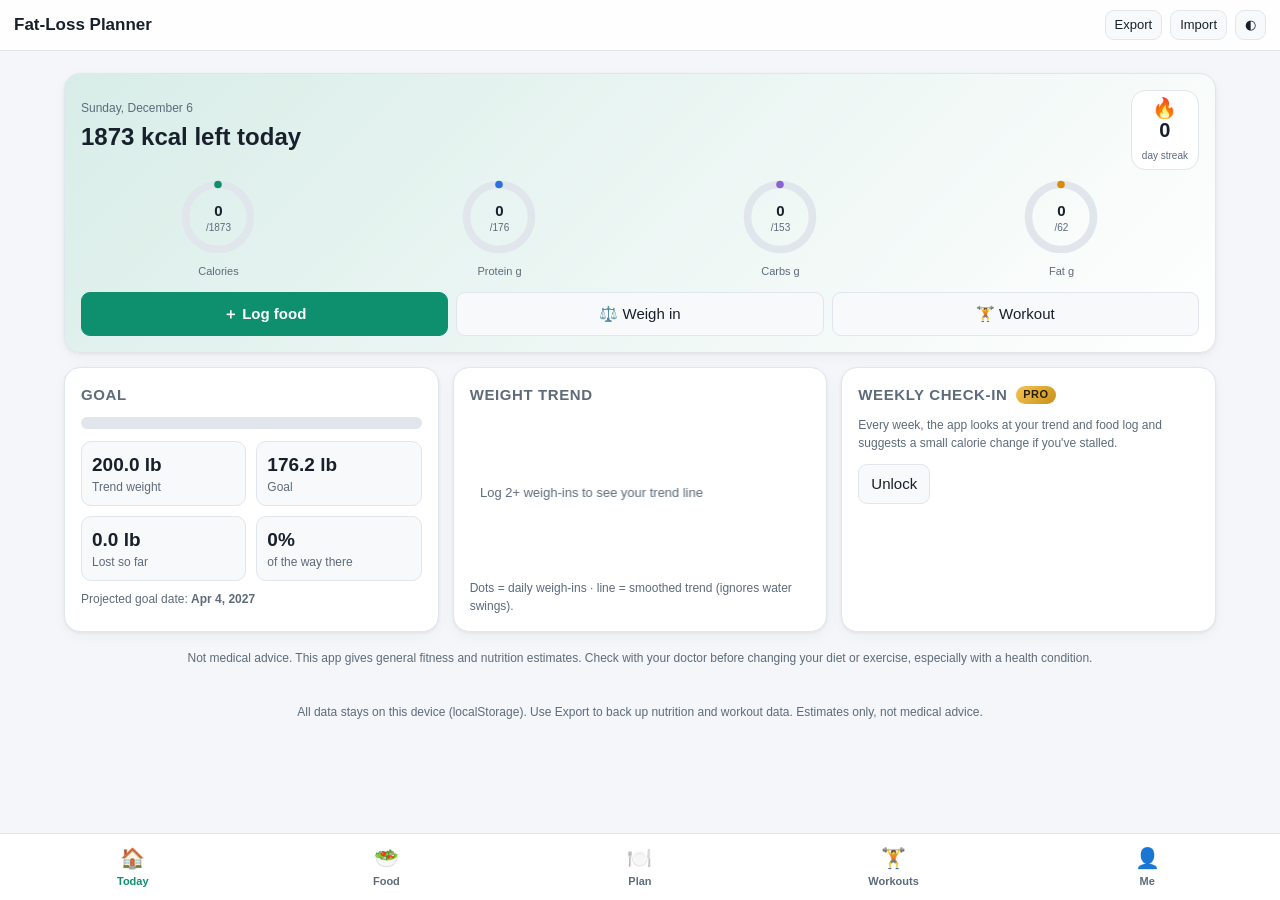
==== commit 49b48a43: "v2: Today dashboard, food logging, PWA, cloud sync, Pro + trial, coach sharing" ====
--- a/index.html
+++ b/index.html
@@ -3,9 +3,17 @@
 <head>
 <meta charset="utf-8">
 <meta name="viewport" content="width=device-width,initial-scale=1,viewport-fit=cover">
-<meta http-equiv="Content-Security-Policy" content="default-src 'none'; script-src 'unsafe-inline'; style-src 'unsafe-inline'; img-src data: blob:; connect-src 'none'; form-action 'none'">
+<meta http-equiv="Content-Security-Policy" content="default-src 'self'; script-src 'self' 'unsafe-inline'; style-src 'self' 'unsafe-inline'; img-src 'self' data: blob: https:; media-src 'self' blob:; connect-src 'self' https://etfhuwopqjderqutlyhk.supabase.co wss://etfhuwopqjderqutlyhk.supabase.co https://world.openfoodfacts.org https://api.nal.usda.gov; form-action 'none'">
 <meta name="theme-color" content="#0f1720">
-<title>Fat-Loss Planner — Dhaval</title>
+<title>Fat-Loss Planner</title>
+<link rel="manifest" href="manifest.webmanifest">
+<link rel="apple-touch-icon" href="icons/icon-180.png">
+<link rel="icon" href="icons/icon-192.png">
+<meta name="apple-mobile-web-app-capable" content="yes">
+<meta name="mobile-web-app-capable" content="yes">
+<meta name="apple-mobile-web-app-status-bar-style" content="default">
+<meta name="apple-mobile-web-app-title" content="Fat-Loss">
+<meta name="description" content="Calorie, macro, food, weight and workout planner.">
 <style>
 :root{--bg:#f4f6f9;--card:#fff;--fg:#17202b;--muted:#5d6b7a;--line:#e1e6ec;--acc:#0e8f6e;--acc2:#2f6fdb;--warn:#b7570b;--warnbg:#fff4e6;--bad:#c62f3a;--p:#2f6fdb;--f:#d98a0b;--c:#0e8f6e;--in:#f7f9fb;--shadow:0 1px 3px rgba(0,0,0,.06),0 4px 14px rgba(0,0,0,.04)}
 [data-theme=dark]{--bg:#0d131a;--card:#16202b;--fg:#e6edf3;--muted:#93a1b0;--line:#26333f;--acc:#2fc497;--acc2:#6b9cff;--warn:#f0a24b;--warnbg:#2c2113;--bad:#ff6b76;--p:#6b9cff;--f:#f0b44b;--c:#2fc497;--in:#0f1821;--shadow:none}
@@ -106,6 +114,7 @@
 canvas.sm{height:220px}
 .mgrid{display:grid;gap:8px;grid-template-columns:repeat(auto-fit,minmax(90px,1fr));align-items:end}
 </style>
+<link rel="stylesheet" href="plus.css">
 </head>
 <body>
 <header>
@@ -631,7 +640,7 @@
 
 // ---- export / import
 $('exportBtn').onclick=function(){
-  var data=Object.assign({app:'fat-loss-planner',version:2,exportedAt:new Date().toISOString()},S);if(window.__FLW)data.workouts=window.__FLW.get();
+  var data=Object.assign({app:'fat-loss-planner',version:2,exportedAt:new Date().toISOString()},S);if(window.__FLW)data.workouts=window.__FLW.get();if(window.__FLPLUS)data.plus=window.__FLPLUS.state;
   var b=new Blob([JSON.stringify(data,null,2)],{type:'application/json'}),u=URL.createObjectURL(b),a=document.createElement('a');
   a.href=u;a.download='fat-loss-planner-'+today()+'.json';document.body.appendChild(a);a.click();a.remove();setTimeout(function(){URL.revokeObjectURL(u);},1000);
 };
@@ -640,7 +649,7 @@
   var f=this.files[0];if(!f)return;var r=new FileReader();
   r.onload=function(){try{var d=JSON.parse(r.result);if(!d||!d.profile)throw 0;
     var wk=d.workouts||{};if(!confirm('Replace current data with this backup ('+(d.logs||[]).length+' weight entries'+(d.workouts?', '+Object.keys(wk.log||{}).length+' workout days, '+(wk.custom||[]).length+' custom routines, '+(wk.meas||[]).length+' measurements':'')+')?'))return;
-    S=normalize(d);save();applyTheme();renderInputs();render();if(d.workouts&&window.__FLW)window.__FLW.set(d.workouts);}catch(e){alert('That file is not a valid Fat-Loss Planner backup.');}};
+    S=normalize(d);save();applyTheme();renderInputs();render();if(d.workouts&&window.__FLW)window.__FLW.set(d.workouts);if(d.plus){try{localStorage.setItem('fatLossPlanner.plus.v1',JSON.stringify(d.plus));}catch(e){}location.reload();}}catch(e){alert('That file is not a valid Fat-Loss Planner backup.');}};
   r.readAsText(f);this.value='';
 };
 
@@ -1143,5 +1152,7 @@
 })();
 </script>
 
+<script src="vendor/supabase.js"></script>
+<script src="plus.js"></script>
 </body>
 </html>
--- a/plus.css
+++ b/plus.css
@@ -0,0 +1,58 @@
+/* v2 iPhone-first polish */
+:root{--gold:#c8901a;--r:16px}
+body{padding-bottom:calc(78px + env(safe-area-inset-bottom))}
+header{padding-top:calc(10px + env(safe-area-inset-top));backdrop-filter:saturate(1.6) blur(14px);-webkit-backdrop-filter:saturate(1.6) blur(14px);background:color-mix(in srgb,var(--card) 88%,transparent)}
+header h1 small{display:none}
+.card{border-radius:var(--r)}
+#tabs{position:fixed;left:0;right:0;bottom:0;z-index:20;max-width:none;margin:0;gap:0;padding:6px 6px calc(6px + env(safe-area-inset-bottom));background:color-mix(in srgb,var(--card) 92%,transparent);backdrop-filter:blur(16px);-webkit-backdrop-filter:blur(16px);border-top:1px solid var(--line)}
+#tabs button{flex:1;display:flex;flex-direction:column;align-items:center;gap:1px;background:none;border:0;font-size:20px;padding:4px 0;min-height:48px;color:var(--muted)}
+#tabs button span{font-size:11px;font-weight:600}
+#tabs button.on{background:none;color:var(--acc)}
+#tabs button.on span{color:var(--acc)}
+.pill.pro{background:linear-gradient(135deg,#f6c453,#c8901a);color:#2a1c00;font-weight:700;border:0}
+.hero{background:linear-gradient(135deg,color-mix(in srgb,var(--acc) 16%,var(--card)),var(--card))}
+.hrow{display:flex;align-items:center;gap:10px}.hrow>div:first-child{flex:1}
+.ht{font-size:24px!important;text-transform:none!important;letter-spacing:0!important;color:var(--fg)!important;margin:2px 0 8px!important}
+.streak{text-align:center;background:var(--card);border:1px solid var(--line);border-radius:14px;padding:6px 10px;font-size:20px;line-height:1.1}
+.streak b{display:block;font-size:20px}.streak span{font-size:10px;color:var(--muted)}
+.rings{display:grid;grid-template-columns:repeat(4,1fr);gap:6px;margin:8px 0 12px}
+.ring{position:relative;text-align:center}.ring svg{width:100%;max-width:78px}
+.ring .rb{fill:none;stroke:var(--line);stroke-width:7}.ring .rf{fill:none;stroke-width:7;stroke-linecap:round;transition:stroke-dasharray .4s}
+.rg-k .rf{stroke:var(--acc)}.rg-p .rf{stroke:var(--p)}.rg-c .rf{stroke:#8a63d2}.rg-f .rf{stroke:var(--f)}
+.ring .rv{position:absolute;top:0;left:0;right:0;height:0;padding-top:calc(min(100%,78px)/2 - 14px);line-height:1}
+.ring .rv b{display:block;font-size:15px}.ring .rv span{font-size:10px;color:var(--muted)}
+.ring .rl{font-size:11px;color:var(--muted);margin-top:2px}
+.qa{gap:8px}.qa button{flex:1;min-height:44px}
+.goalbar{height:12px;background:var(--line);border-radius:8px;overflow:hidden;margin-bottom:12px}.goalbar div{height:100%;background:linear-gradient(90deg,var(--acc),var(--acc2));border-radius:8px}
+.mb{margin:6px 0}.mbl{display:flex;justify-content:space-between;font-size:13px}.mbl span:last-child{color:var(--muted)}
+.mbt{height:8px;background:var(--line);border-radius:6px;overflow:hidden}.mbf{height:100%;border-radius:6px}
+.mbf.k{background:var(--acc)}.mbf.p{background:var(--p)}.mbf.c{background:#8a63d2}.mbf.f{background:var(--f)}.mbf.fib{background:#3aa655}.mbf.over{background:var(--bad)}
+.fitem{display:flex;align-items:center;gap:6px;padding:8px 0;border-bottom:1px solid var(--line)}.fitem .fn{flex:1;min-width:0}.fitem .fn b{font-weight:600;font-size:14px;display:block;overflow:hidden;text-overflow:ellipsis;white-space:nowrap}
+.fitem button{flex:0 0 auto}
+.mealh{display:flex;justify-content:space-between;margin-top:10px;font-size:13px;color:var(--muted);text-transform:uppercase;letter-spacing:.04em}
+.chips{display:flex;flex-wrap:wrap;gap:6px}.chip{border-radius:20px;padding:6px 12px;font-size:13px}.chip small{color:var(--muted)}
+.tog{display:flex;gap:12px;align-items:flex-start;padding:10px 0;border-bottom:1px solid var(--line);cursor:pointer}
+.tog input{width:22px;height:22px;flex:0 0 22px;margin-top:2px;accent-color:var(--acc)}
+.tog small{color:var(--muted)}
+.disc{max-width:1180px;margin:0 auto;padding:4px 18px 16px;font-size:12px;color:var(--muted);grid-column:1/-1}
+.swaps{padding-left:18px;margin:6px 0}.swaps li{margin:4px 0}.swaps s{color:var(--muted)}
+.sheet{position:fixed;inset:0;z-index:50;display:none}.sheet.on{display:block}
+.sbg{position:absolute;inset:0;background:rgba(0,0,0,.45)}
+.sbox{position:absolute;left:0;right:0;bottom:0;max-height:88vh;overflow:auto;background:var(--card);border-radius:20px 20px 0 0;padding:20px 18px calc(20px + env(safe-area-inset-bottom));max-width:560px;margin:0 auto;animation:up .22s ease}
+@keyframes up{from{transform:translateY(40px);opacity:0}}
+.sbox h3{margin:0 0 8px;font-size:20px}
+.wide{display:block;width:100%;margin-top:8px;min-height:46px}
+button.gold{background:linear-gradient(135deg,#f6c453,#c8901a);border-color:#c8901a;color:#2a1c00;font-weight:700}
+button.ghost{background:none;border-color:transparent;color:var(--muted)}
+button.apple{background:#000;color:#fff;border-color:#000;font-weight:600}
+[data-theme=dark] button.apple{background:#fff;color:#000}
+button.danger{color:var(--bad)}
+.plist{padding-left:4px;list-style:none;margin:8px 0}.plist li{padding:4px 0}
+.hint.c{text-align:center}
+.toast{position:fixed;left:50%;bottom:calc(90px + env(safe-area-inset-bottom));transform:translateX(-50%) translateY(20px);opacity:0;background:#17202b;color:#fff;padding:10px 16px;border-radius:12px;font-size:14px;z-index:60;transition:.25s;pointer-events:none;max-width:90vw}
+.toast.on{opacity:1;transform:translateX(-50%)}
+.locked{opacity:.75}
+#tab-home,#tab-food,#tab-me{max-width:1180px;margin:0 auto;padding:14px;display:grid;gap:14px;grid-template-columns:repeat(auto-fit,minmax(320px,1fr))}
+@media(max-width:420px){main{padding:10px!important;gap:10px!important}.card{padding:14px}}
+#fPrev,#fNext{flex:0 0 44px}#fDate{flex:1}
+#qaBox .row>div{flex:1}#qName{width:100%}
